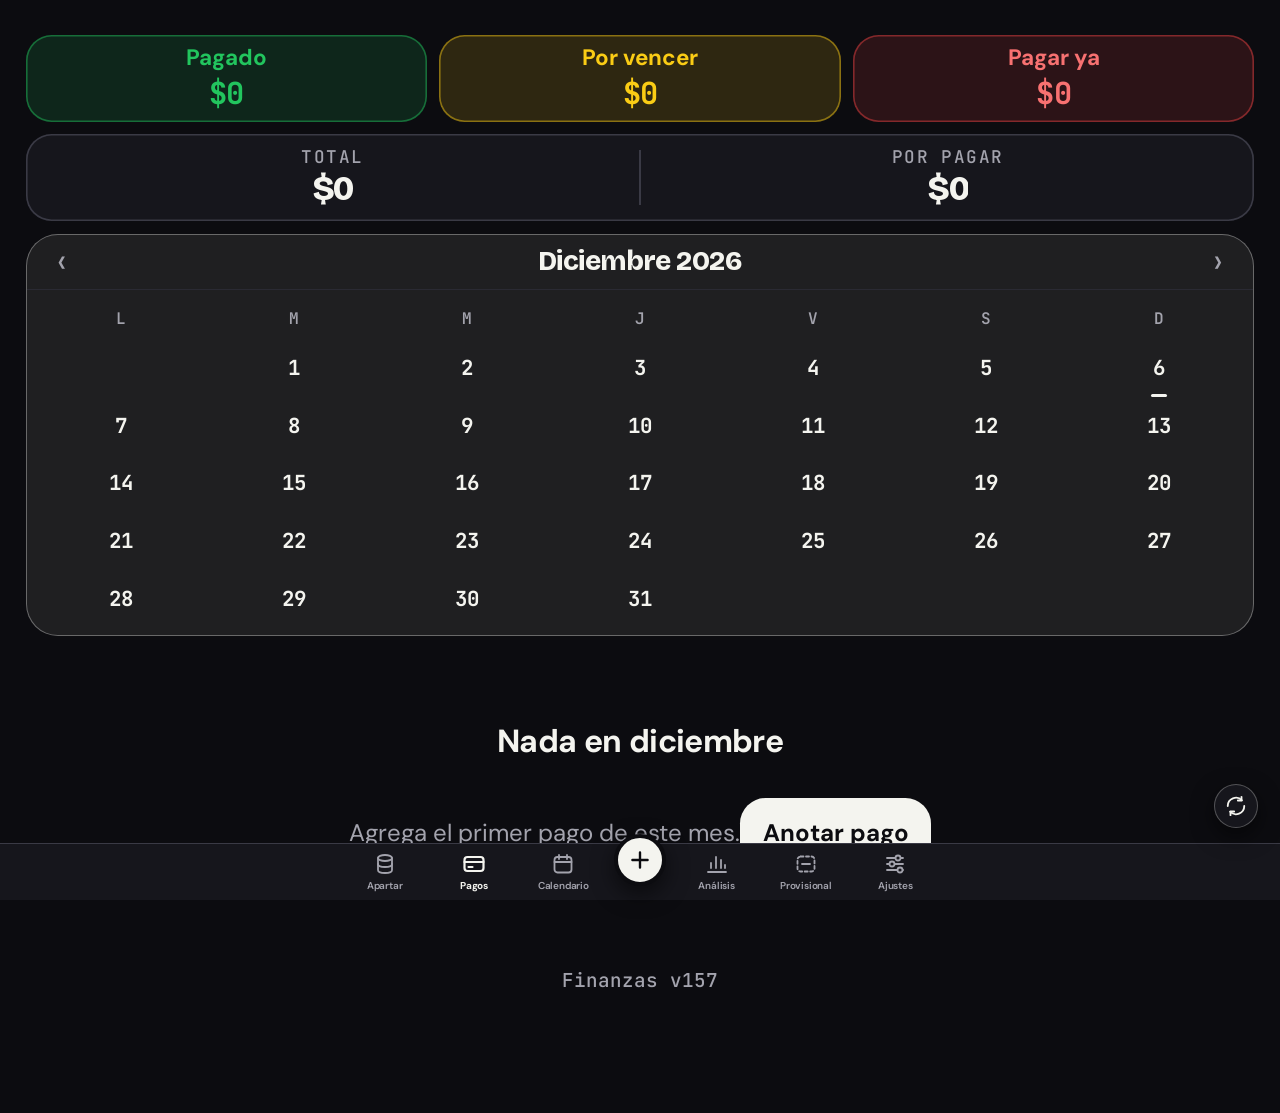
==== index.html @ 734c5ada "Nueva pestaña Calendario; Provisional sin calendario Co-Authored-By: Claude Sonnet 5.5 <noreply@anth" ====
<!DOCTYPE html>
<html lang="es">
<head>
<meta charset="UTF-8">
<meta name="viewport" content="width=device-width, initial-scale=1, viewport-fit=cover">
<meta name="color-scheme" content="dark">
<meta name="theme-color" content="#0C0C10">
<meta name="apple-mobile-web-app-capable" content="yes">
<meta name="mobile-web-app-capable" content="yes">
<title>Finanzas</title>
<link rel="manifest" href="manifest.webmanifest">
<link rel="icon" href="favicon.svg" type="image/svg+xml">
<link rel="apple-touch-icon" href="favicon.svg">
<script>document.documentElement.dataset.theme = 'dark';</script>
<link rel="preload" href="fonts/bricolage-latin.woff2" as="font" type="font/woff2" crossorigin>
<link rel="stylesheet" href="styles.css">
</head>
<body>

<div class="app">
  <header class="header">
    <div class="header-title-row">
      <button type="button" class="hp-label" id="month-label" data-action="month-picker" aria-haspopup="dialog">
        <span id="month-text"></span>
      </button>
    </div>
  </header>

  <main>
  <div class="search" id="search-bar" hidden>
    <input type="search" id="search" placeholder="Buscar concepto o categoría" autocomplete="off" aria-label="Buscar concepto o categoría">
  </div>

  <section class="hero" aria-label="Resumen">
    <div id="kpi-dash"></div>
  </section>

  <section class="controls" aria-label="Filtros">
    <div class="chips" id="chips" role="group" aria-label="Filtrar por estado"></div>
  </section>

  <div class="list-head">
    <div class="list-title"><span id="list-caption"></span><span id="list-count"></span></div>
    <div class="seg" id="seg" role="group" aria-label="Agrupar por">
      <button type="button" id="g-urg" data-action="group" data-group="urgencia" aria-pressed="true" aria-label="Agrupar por urgencia" title="Por urgencia">
        <svg class="ic" viewBox="0 0 24 24" aria-hidden="true"><circle cx="12" cy="12" r="9"/><path d="M12 7v5l3 2"/></svg>
      </button>
      <button type="button" id="g-cat" data-action="group" data-group="categoria" aria-pressed="false" aria-label="Agrupar por categoría" title="Por categoría">
        <svg class="ic" viewBox="0 0 24 24" aria-hidden="true"><rect x="3" y="3" width="7" height="7" rx="1.5"/><rect x="14" y="3" width="7" height="7" rx="1.5"/><rect x="3" y="14" width="7" height="7" rx="1.5"/><rect x="14" y="14" width="7" height="7" rx="1.5"/></svg>
      </button>
    </div>
  </div>
  <div id="list"></div>
  <section id="perfil" class="perfil" aria-label="Perfil" hidden></section>
  <p class="app-ver" id="app-ver"></p>
  </main>
</div>

<nav class="bottom-nav" aria-label="Secciones">
  <div class="bottom-nav-inner" id="view-switch">
    <button type="button" class="nav-btn" data-action="view" data-view="apartar">
      <svg class="ic" viewBox="0 0 24 24" aria-hidden="true"><ellipse cx="12" cy="6" rx="7" ry="3"/><path d="M5 6v6c0 1.7 3.1 3 7 3s7-1.3 7-3V6"/><path d="M5 12v6c0 1.7 3.1 3 7 3s7-1.3 7-3v-6"/></svg>Apartar
    </button>
    <button type="button" class="nav-btn" data-action="view" data-view="gastos" aria-current="page">
      <svg class="ic" viewBox="0 0 24 24" aria-hidden="true"><rect x="2.5" y="5" width="19" height="14" rx="3"/><path d="M2.5 10h19M6.5 15h4"/></svg>Pagos
    </button>
    <button type="button" class="nav-btn" data-action="view" data-view="calendario">
      <svg class="ic" viewBox="0 0 24 24" aria-hidden="true"><rect x="3.5" y="5" width="17" height="15.5" rx="3"/><path d="M3.5 10h17M8 3v4M16 3v4"/></svg>Calendario
    </button>
    <button type="button" class="nav-add" data-action="add" aria-label="Agregar">
      <svg class="ic" viewBox="0 0 24 24" aria-hidden="true"><path d="M12 5v14M5 12h14"/></svg>
    </button>
    <button type="button" class="nav-btn" data-action="view" data-view="analisis">
      <svg class="ic" viewBox="0 0 24 24" aria-hidden="true"><path d="M3 20h18"/><path d="M6 16v-5M11 16V5M16 16v-8M20 16v-3"/></svg>Análisis
    </button>
    <button type="button" class="nav-btn" data-action="view" data-view="provisional">
      <svg class="ic" viewBox="0 0 24 24" aria-hidden="true"><rect x="3.5" y="4.5" width="17" height="15" rx="3" stroke-dasharray="3 2.5"/><path d="M8 12h8"/></svg>Provisional
    </button>
    <button type="button" class="nav-btn" data-action="view" data-view="perfil">
      <svg class="ic" viewBox="0 0 24 24" aria-hidden="true"><path d="M4 6h8M18 6h2M4 12h2M12 12h8M4 18h10M20 18h0"/><circle cx="15" cy="6" r="2.5"/><circle cx="9" cy="12" r="2.5"/><circle cx="17" cy="18" r="2.5"/></svg>Ajustes
    </button>
    <button type="button" class="nav-sync" id="nav-sync" data-action="sync-quick" aria-label="Sincronizar con Google Sheets" title="Sincronizar">
      <svg class="ic" viewBox="0 0 24 24" aria-hidden="true"><path d="M21 12a9 9 0 0 1-15.5 6.2"/><path d="M3 12a9 9 0 0 1 15.5-6.2"/><path d="M18 2v4h-4"/><path d="M6 22v-4h4"/></svg>
    </button>
  </div>
</nav>

<div class="sheet-backdrop" id="sheet" data-action="backdrop" hidden>
  <div class="sheet" id="sheet-panel" role="dialog" aria-modal="true" aria-labelledby="sheet-title" tabindex="-1">
    <div class="sheet-grab" aria-hidden="true"></div>
    <div class="sheet-head">
      <h2 id="sheet-title"></h2>
      <button type="button" class="icon-btn" data-action="close-sheet" aria-label="Cerrar">
        <svg class="ic" viewBox="0 0 24 24" aria-hidden="true"><path d="M18 6 6 18M6 6l12 12"/></svg>
      </button>
    </div>
    <div class="sheet-body" id="sheet-body"></div>
  </div>
</div>

<div class="toast" id="toast" role="status" aria-live="polite"></div>

<script type="module" src="app.js"></script>
<script>if ("serviceWorker" in navigator) addEventListener("load", function () { navigator.serviceWorker.register("sw.js").catch(function () {}); });</script>
</body>
</html>
---- styles.css ----
/* Bricolage Grotesque (variable, latin) servida desde aquí para que funcione sin internet. */
@font-face {
  font-family: 'Bricolage Grotesque';
  font-style: normal;
  font-weight: 400 800;
  font-display: swap;
  src: url('fonts/bricolage-latin.woff2') format('woff2');
  unicode-range: U+0000-00FF, U+0131, U+0152-0153, U+02BB-02BC, U+02C6, U+02DA, U+02DC, U+0304, U+0308, U+0329, U+2000-206F, U+20AC, U+2122, U+2191, U+2193, U+2212, U+2215, U+FEFF, U+FFFD;
}

/* =========================================================
   Principios de diseño
   1. El color solo significa estado (rojo vencido, ámbar pronto, verde pagado).
      Los controles y botones son tinta neutra.
   2. La fecha de pago es el dato principal: va en un "tile" a la izquierda
      de cada fila y el tile lleva el color del estado.
   3. Una sola pieza memorable: el "ritmo del mes", que muestra cuándo caen
      los pagos y de qué tamaño son.
   ========================================================= */
:root {
  /* Identidad de la familia Checa (igual que Garaje y Clientela): solo oscuro. */
  --bg: #0C0C10;
  --surface: #16161C;
  --surface-2: #1C1C24;
  --line: #2A2A33;
  --ink: #F4F4EF;
  --muted: #A3A3AD;
  --on-ink: #0C0C10;
  --accent: #F4F4EF;
  --on-accent: #0C0C10;
  --focus: #F4F4EF;
  --field-line: #6B6B78;  /* borde de campos y controles: 3:1 o más (WCAG 1.4.11) */

  --danger: #EF4444;  --danger-text: #F87171;  --danger-bg: #2A1417;
  --warn: #FACC15;    --warn-bg: #2B2508;
  --ok: #22C55E;      --ok-bg: #0F2A1A;

  --hero-ink: var(--ink);
  --hero-muted: var(--muted);
  --hero-line: var(--line);
  --bar-late: #EF4444;
  --bar-soon: #FACC15;
  --bar-later: #3A3A45;
  --bar-paid: #22C55E;

  --shadow: none;
  --font: 'DM Sans', system-ui, -apple-system, 'Segoe UI', Roboto, sans-serif;
  --font-title: 'Bricolage Grotesque', 'Arial Black', sans-serif;
  --font-data: 'JetBrains Mono', ui-monospace, Menlo, Consolas, monospace;
}
:root[data-theme="dark"] { color-scheme: dark; }

* { box-sizing: border-box; margin: 0; padding: 0; }
[hidden] { display: none !important; }
html { -webkit-text-size-adjust: 100%; }
body {
  font-family: var(--font);
  font-size: 15px;
  line-height: 1.35;
  background: var(--bg);
  color: var(--ink);
  min-height: 100dvh;
  padding-bottom: calc(104px + env(safe-area-inset-bottom));
  -webkit-font-smoothing: antialiased;
}
button, input { font: inherit; color: inherit; }
::placeholder { color: var(--muted); opacity: 1; }
button { cursor: pointer; -webkit-tap-highlight-color: transparent; }
:focus-visible { outline: 2px solid var(--focus); outline-offset: 2px; }
.row:focus-visible, .group-head:focus-visible { outline-offset: -3px; }
.ic { width: 22px; height: 22px; fill: none; stroke: currentColor; stroke-width: 1.8; stroke-linecap: round; stroke-linejoin: round; flex: none; }

.app { max-width: 600px; margin: 0 auto; padding: 0 16px; }

/* ---------- Encabezado ---------- */
.header {
  position: sticky; top: 0; z-index: 20;
  display: flex; align-items: center; justify-content: space-between; gap: 12px;
  margin: 0 -16px; padding: calc(12px + env(safe-area-inset-top)) 16px 10px;
  background: var(--bg);
}
@supports (backdrop-filter: blur(1px)) {
  .header { background: color-mix(in srgb, var(--bg) 86%, transparent); backdrop-filter: blur(12px); }
}
.header-title { display: flex; align-items: center; gap: 10px; min-width: 0; }
.header h1 { font-size: 28px; font-weight: 700; letter-spacing: -.03em; line-height: 1.05; }
.header p { font-size: 14px; color: var(--muted); margin-top: 2px; }
.header-actions { display: flex; gap: 8px; }
.icon-btn {
  width: 44px; height: 44px; border-radius: 14px;
  background: var(--surface); border: 1px solid var(--line);
  display: grid; place-items: center; color: var(--ink);
}
.icon-btn:active { background: var(--surface-2); }
.i-sun { display: none; }
:root[data-theme="dark"] .i-sun { display: block; }
:root[data-theme="dark"] .i-moon { display: none; }

.search { padding: 2px 0 10px; }
.search input {
  width: 100%; height: 48px; padding: 0 16px; border-radius: 14px;
  background: var(--surface); border: 1px solid var(--field-line);
  font-size: 16px; -webkit-appearance: none; appearance: none;
}

/* ---------- Resumen ---------- */
.hero {
  background: var(--hero); color: var(--hero-ink);
  border-radius: 24px; padding: 16px 20px 0; margin-top: 4px;
  box-shadow: var(--shadow); overflow: hidden;
}
:root[data-theme="dark"] .hero { border: 1px solid var(--line); }
/* Encabezado del resumen: indica el mes y año de los montos y permite cambiarlo */
.hero-period { display: flex; align-items: center; justify-content: space-between; gap: 8px; padding-bottom: 12px; margin-bottom: 14px; border-bottom: 1px solid var(--hero-line); }
.hp-label { display: inline-flex; align-items: center; gap: 6px; min-height: 44px; padding: 0; background: none; border: 0; color: var(--hero-ink); font-size: 20px; font-weight: 700; letter-spacing: -.02em; white-space: nowrap; }
.hp-label .ic { width: 18px; height: 18px; color: var(--hero-muted); }
.hp-label:disabled { cursor: default; }
.hp-label:disabled .ic { display: none; }
/* El cambio de mes es con swipe horizontal sobre el resumen y la lista.
   pinch-zoom se deja activo para poder ampliar el texto (WCAG 1.4.4). */
.header-title-row { touch-action: pan-y pinch-zoom; }

.hero-label { font-size: 15px; font-weight: 600; color: var(--hero-muted); }

.hero-amount {
  font-size: 48px; font-weight: 700; letter-spacing: -.035em; line-height: 1.02;
  margin-top: 6px; font-variant-numeric: tabular-nums;
}
.hero-note { font-size: 14px; color: var(--hero-muted); margin-top: 6px; }

/* Leyenda de colores y lectura del día tocado */

.meter { height: 6px; border-radius: 99px; background: var(--hero-line); overflow: hidden; margin-top: 18px; }
.meter > span { display: block; height: 100%; width: 0; background: var(--bar-paid); border-radius: inherit; transition: width .5s ease; }

.hero-stats { display: grid; grid-template-columns: 1fr 1fr; margin: 14px -20px 0; border-top: 1px solid var(--hero-line); }
.stat {
  display: flex; flex-direction: column; gap: 1px; text-align: left;
  padding: 12px 20px 15px; background: none; border: 0; color: inherit; position: relative;
}
.stat + .stat { border-left: 1px solid var(--hero-line); }
.stat:disabled { cursor: default; }
.stat-label { font-size: 14px; color: var(--hero-muted); font-weight: 500; }
.stat-value { font-size: 21px; font-weight: 700; letter-spacing: -.02em; font-variant-numeric: tabular-nums; }
.stat-sub { font-size: 14px; color: var(--hero-muted); }
.stat .ic { position: absolute; right: 14px; top: 14px; width: 18px; height: 18px; color: var(--hero-muted); }
.stat:disabled .ic { display: none; }

/* ---------- Controles ---------- */
.controls { margin-top: 6px; }
.seg { display: flex; gap: 2px; padding: 3px; border-radius: 14px; background: var(--surface-2); flex: none; }
.seg button { width: 44px; height: 44px; border: 0; border-radius: 11px; background: transparent; color: var(--muted); display: grid; place-items: center; }
.seg button[aria-pressed="true"] { background: var(--surface); color: var(--ink); box-shadow: var(--shadow); }

.chips {
  display: flex; gap: 8px; overflow-x: auto; margin: 0 -16px; padding: 12px 16px 2px; scrollbar-width: none;
  -webkit-mask-image: linear-gradient(to right, #000 calc(100% - 32px), transparent);
  mask-image: linear-gradient(to right, #000 calc(100% - 32px), transparent);
}
.chips::-webkit-scrollbar { display: none; }
.chip {
  flex: none; height: 44px; padding: 0 8px 0 14px; border-radius: 999px;
  background: var(--surface); border: 1px solid var(--line); color: var(--muted);
  font-weight: 600; font-size: 14px; display: inline-flex; align-items: center; gap: 8px;
}
.chip .n { min-width: 24px; padding: 2px 7px; border-radius: 99px; background: var(--surface-2); color: var(--muted); font-size: 14px; font-weight: 700; text-align: center; font-variant-numeric: tabular-nums; }
.chip[aria-pressed="true"] { background: var(--ink); border-color: var(--ink); color: var(--on-ink); }
.chip[aria-pressed="true"] .n { background: rgba(255, 255, 255, .2); color: var(--on-ink); }
:root:not([data-theme="dark"]) .chip[aria-pressed="true"] .n { background: rgba(255, 255, 255, .2); }
:root[data-theme="dark"] .chip[aria-pressed="true"] .n { background: rgba(0, 0, 0, .12); }

.list-head { display: flex; justify-content: space-between; align-items: center; gap: 12px; padding: 14px 4px 8px; scroll-margin-top: 84px; }
.list-title { display: flex; flex-direction: column; min-width: 0; }
#list-caption { font-size: 18px; font-weight: 700; letter-spacing: -.02em; }
#list-count { font-size: 14px; color: var(--muted); }
#list-count:empty { display: none; }

/* ---------- Grupos ---------- */
.group { background: var(--surface); border: 1px solid var(--line); border-radius: 20px; margin-bottom: 12px; overflow: hidden; box-shadow: var(--shadow); }
.group-head { width: 100%; display: flex; align-items: center; gap: 12px; padding: 12px 14px; min-height: 66px; background: none; border: 0; text-align: left; }
.group-icon { width: 40px; height: 40px; border-radius: 13px; display: grid; place-items: center; flex: none; font-size: 20px; line-height: 1; background: color-mix(in srgb, var(--g) 18%, transparent); }
.group-icon .dot { width: 12px; height: 12px; border-radius: 50%; background: var(--g); }
.group-icon .ic { width: 22px; height: 22px; color: var(--ink); }
.group-h { font: inherit; }
.group-meta { flex: 1; min-width: 0; display: flex; flex-direction: column; }
.group-name { font-size: 16.5px; font-weight: 700; letter-spacing: -.01em; }
.group-sub { font-size: 14px; color: var(--muted); }
.group-total { display: flex; flex-direction: column; align-items: flex-end; }
.group-amount { font-size: 17px; font-weight: 700; font-variant-numeric: tabular-nums; letter-spacing: -.01em; }
.group-amount.muted { color: var(--muted); }
.group-amount-sub { font-size: 14px; color: var(--muted); }
.group .chev { width: 18px; height: 18px; color: var(--muted); transition: transform .2s; }
.group:not(.open) .chev { transform: rotate(-90deg); }
.group-body { border-top: 1px solid var(--line); }
.group:not(.open) .group-body { display: none; }

/* ---------- Filas ---------- */
.row { width: 100%; display: flex; align-items: center; gap: 12px; padding: 12px 14px; min-height: 68px; background: none; border: 0; border-top: 1px solid var(--line); text-align: left; }
.row:first-child { border-top: 0; }
.row:active { background: var(--surface-2); }
@media (hover: hover) { .row:hover, .group-head:hover { background: color-mix(in srgb, var(--surface-2) 55%, transparent); } }
.tile { width: 48px; height: 50px; border-radius: 13px; flex: none; display: flex; flex-direction: column; align-items: center; justify-content: center; line-height: 1.05; background: var(--surface-2); color: var(--ink); }
.tile b { font-size: 18px; font-weight: 700; letter-spacing: -.02em; font-variant-numeric: tabular-nums; }
.tile i { font-style: normal; font-size: 14px; font-weight: 600; }
.tile.danger { background: var(--danger-bg); color: var(--danger-text); }
.tile.warn { background: var(--warn-bg); color: var(--warn); }
.tile.ok { background: var(--ok-bg); color: var(--ok); }
.row-main { flex: 1; min-width: 0; display: flex; flex-direction: column; gap: 1px; }
.row-title { font-size: 16px; font-weight: 600; overflow: hidden; text-overflow: ellipsis; white-space: nowrap; }
.row-emoji { display: inline-flex; vertical-align: -3px; margin-right: 8px; color: var(--muted); }
.row-emoji .ic { width: 18px; height: 18px; }
.mono { display: inline-grid; place-items: center; flex: none; width: 22px; height: 22px; border-radius: 50%; border: 1.5px solid currentColor; font-size: 12px; font-weight: 700; line-height: 1; }
.row-emoji .mono, .pill .mono { width: 18px; height: 18px; font-size: 11px; }
.row-status { font-size: 14px; font-weight: 500; color: var(--muted); display: flex; align-items: center; gap: 4px; }
.row-status .ic { width: 15px; height: 15px; stroke-width: 2.4; }
.t-danger { color: var(--danger-text); font-weight: 600; }
.t-warn { color: var(--warn); font-weight: 600; }
.t-ok { color: var(--ok); font-weight: 600; }
.mini { display: block; height: 4px; border-radius: 4px; background: var(--surface-2); overflow: hidden; margin-top: 6px; max-width: 140px; }
.mini > span { display: block; height: 100%; background: var(--ink); border-radius: inherit; }
.row-amount { display: flex; flex-direction: column; align-items: flex-end; flex: none; }
.amt { font-size: 16.5px; font-weight: 700; letter-spacing: -.01em; font-variant-numeric: tabular-nums; }
.amt.muted { color: var(--muted); font-weight: 600; }
.amt-sub { font-size: 14px; color: var(--muted); font-variant-numeric: tabular-nums; }

.empty { text-align: center; padding: 44px 24px; color: var(--muted); }
.empty strong { display: block; font-size: 20px; font-weight: 700; color: var(--ink); letter-spacing: -.02em; margin-bottom: 6px; }
.empty .btn { margin: 16px auto 0; width: auto; }

/* ---------- Navegación inferior ---------- */
.bottom-nav {
  position: fixed; left: 0; right: 0; bottom: 0; z-index: 30;
  padding-bottom: env(safe-area-inset-bottom);
  background: var(--surface); border-top: 1px solid var(--line);
}
@supports (backdrop-filter: blur(1px)) {
  .bottom-nav { background: color-mix(in srgb, var(--surface) 90%, transparent); backdrop-filter: blur(14px); }
}
.bottom-nav-inner { max-width: 600px; margin: 0 auto; height: 64px; display: grid; grid-template-columns: 1fr 1fr 88px 1fr 1fr; align-items: center; }
.nav-btn { height: 100%; background: none; border: 0; color: var(--muted); display: flex; flex-direction: column; align-items: center; justify-content: center; gap: 3px; font-size: 14px; font-weight: 600; }
.nav-btn[aria-current="page"] { color: var(--ink); font-weight: 700; }
.nav-btn[aria-current="page"] .ic { stroke-width: 2.2; }
.nav-add {
  justify-self: center; width: 58px; height: 58px; margin-top: -28px; border-radius: 50%;
  background: var(--ink); color: var(--on-ink); border: 5px solid var(--bg);
  display: grid; place-items: center; box-shadow: 0 6px 16px rgba(16, 26, 22, .28);
}
.nav-add .ic { width: 26px; height: 26px; stroke-width: 2.2; }

/* ---------- Hojas (bottom sheets) ---------- */
.sheet-backdrop { position: fixed; inset: 0; z-index: 50; background: rgba(8, 14, 11, .5); display: flex; align-items: flex-end; justify-content: center; }
.sheet {
  width: 100%; max-width: 560px; max-height: 92dvh; display: flex; flex-direction: column;
  background: var(--surface); border-radius: 26px 26px 0 0;
  padding: 8px 20px calc(20px + env(safe-area-inset-bottom));
  animation: up .22s ease-out; outline: none;
}
@keyframes up { from { transform: translateY(24px); opacity: 0; } to { transform: none; opacity: 1; } }
@media (min-width: 640px) { .sheet-backdrop { align-items: center; } .sheet { border-radius: 26px; } }
.sheet-grab { width: 40px; height: 4px; border-radius: 4px; background: var(--line); margin: 4px auto 6px; }
.sheet-head { display: flex; align-items: center; justify-content: space-between; gap: 12px; padding: 4px 0 10px; }
.sheet-head h2 { font-size: 24px; font-weight: 700; letter-spacing: -.03em; line-height: 1.1; overflow-wrap: anywhere; }
.sheet-body { overflow-y: auto; overscroll-behavior: contain; padding-bottom: 2px; }

label, .label { display: block; font-size: 14px; font-weight: 600; color: var(--muted); margin: 16px 0 6px; }
input[type=text], input[type=number], input[type=date], input[type=url] {
  width: 100%; height: 50px; padding: 0 14px; border-radius: 14px;
  border: 1px solid var(--field-line); background: var(--bg); font-size: 16px;
}
input[type=date] { min-width: 0; }
input[aria-invalid="true"] { border-color: var(--danger); }
.two-col { display: grid; grid-template-columns: 1fr 1fr; gap: 12px; }
.amount-row { display: flex; gap: 10px; }
.amount-row .btn { width: auto; flex: none; }
.form-error { min-height: 20px; margin-top: 8px; font-size: 14px; font-weight: 600; color: var(--danger-text); }
.discard { margin: 0 0 12px; padding: 14px; border-radius: 16px; background: var(--surface-2); border: 1px solid var(--field-line); }
.discard p { font-size: 16px; font-weight: 700; }
.discard .btn-row { margin-top: 10px; }
.discard .btn { padding: 0 10px; font-size: 15px; }
.note { margin: 10px 0 4px; font-size: 14.5px; color: var(--muted); }

.btn { width: 100%; height: 52px; padding: 0 18px; border-radius: 16px; border: 0; font-size: 16px; font-weight: 700; display: inline-flex; align-items: center; justify-content: center; gap: 8px; }
.btn-primary { background: var(--ink); color: var(--on-ink); }
.btn-soft { background: var(--surface-2); color: var(--ink); }
.btn-danger { background: var(--danger-bg); color: var(--danger-text); }
.btn-row { display: flex; gap: 10px; margin-top: 12px; }
.btn-row .btn { flex: 1; }

.cat-grid { display: flex; flex-wrap: wrap; gap: 8px; }
.cat-opt { position: relative; display: inline-flex; margin: 0; color: var(--ink); font-size: 14.5px; font-weight: 600; cursor: pointer; }
.cat-opt input { position: absolute; inset: 0; width: 100%; height: 100%; margin: 0; opacity: 0; cursor: pointer; }
.cat-in { display: inline-flex; align-items: center; gap: 6px; height: 44px; padding: 0 14px; border-radius: 999px; background: var(--bg); border: 1.5px solid var(--field-line); }
.cat-in .ic { width: 18px; height: 18px; }
.cat-in .mono { width: 20px; height: 20px; font-size: 11px; }
.cat-opt input:checked + .cat-in { border-color: var(--ink); background: var(--surface-2); font-weight: 700; }
.cat-opt input:focus-visible + .cat-in { outline: 2px solid var(--focus); outline-offset: 2px; }
.switch-row { display: flex; align-items: center; justify-content: space-between; gap: 12px; margin: 18px 0 0; padding: 12px 14px; border-radius: 14px; background: var(--bg); color: var(--ink); font-size: 15.5px; font-weight: 600; cursor: pointer; }
.switch { -webkit-appearance: none; appearance: none; width: 50px; height: 30px; border-radius: 99px; background: var(--surface-2); border: 1px solid var(--field-line); position: relative; flex: none; transition: background .15s; cursor: pointer; }
.switch::after { content: ''; position: absolute; top: 3px; left: 3px; width: 22px; height: 22px; border-radius: 50%; background: var(--muted); transition: transform .15s, background .15s; }
.switch:checked { background: var(--ink); border-color: var(--ink); }
.switch:checked::after { transform: translateX(20px); background: var(--on-ink); }

.pill { display: inline-flex; align-items: center; gap: 6px; padding: 4px 12px; border-radius: 99px; font-size: 14px; font-weight: 600; background: var(--surface-2); }
.pill .ic { width: 16px; height: 16px; }
.detail-top { display: flex; align-items: center; gap: 10px; flex-wrap: wrap; }
.detail-top span:last-child { color: var(--muted); font-size: 14.5px; }
.detail-status { font-size: 16px; margin-top: 8px; }
.figs { display: grid; grid-template-columns: repeat(3, 1fr); gap: 8px; margin: 16px 0 12px; }
.fig { background: var(--bg); border-radius: 14px; padding: 10px 12px; min-width: 0; }
.fig span { display: block; font-size: 14px; color: var(--muted); font-weight: 500; }
.fig b { display: block; font-size: 17px; font-weight: 700; letter-spacing: -.01em; font-variant-numeric: tabular-nums; overflow: hidden; text-overflow: ellipsis; }
.sheet .meter { background: var(--surface-2); margin: 0 0 4px; }
.sheet .meter > span { background: var(--ink); }

.month-opt { width: 100%; min-height: 52px; padding: 0 14px; border: 0; border-radius: 14px; background: none; display: flex; align-items: center; justify-content: space-between; gap: 10px; font-size: 16px; font-weight: 600; text-align: left; }
.month-opt small { font-size: 14px; color: var(--muted); font-weight: 500; }
.month-opt:active { background: var(--surface-2); }
.month-opt[aria-current="true"] { background: var(--ink); color: var(--on-ink); }
.month-opt[aria-current="true"] small { color: inherit; opacity: .75; }
.month-opt.today { border: 1.5px solid var(--line); margin-bottom: 8px; }

.toast {
  position: fixed; left: 50%; bottom: calc(88px + env(safe-area-inset-bottom)); z-index: 60;
  transform: translate(-50%, 12px); opacity: 0; pointer-events: none; transition: opacity .2s, transform .2s;
  background: var(--ink); color: var(--on-ink); padding: 12px 18px; border-radius: 14px;
  font-size: 14.5px; font-weight: 600; max-width: calc(100% - 32px); text-align: center;
}
.toast.show { opacity: 1; transform: translate(-50%, 0); }
.toast.has-action { display: flex; align-items: center; gap: 12px; }
.toast.has-action.show { pointer-events: auto; }
.toast-btn { flex: none; min-height: 44px; margin: -12px -10px -12px 0; padding: 0 10px; background: none; border: 0; font-weight: 700; text-decoration: underline; }

@media (prefers-reduced-motion: reduce) { * { animation: none !important; transition: none !important; } }

/* ---------- Agregar movimiento ---------- */
.mode { display: flex; gap: 2px; padding: 3px; border-radius: 14px; background: var(--surface-2); }
.mode button { flex: 1; height: 44px; border: 0; border-radius: 11px; background: transparent; color: var(--muted); font-size: 15px; font-weight: 600; }
.mode button[aria-pressed="true"] { background: var(--surface); color: var(--ink); font-weight: 700; box-shadow: var(--shadow); }
.hint { margin: 6px 0 10px; font-size: 14px; color: var(--muted); }
#abono-form .btn-primary { margin-top: 10px; }
.hist { margin-top: 20px; }
.hist-head { display: flex; justify-content: space-between; align-items: baseline; margin-bottom: 6px; }
.hist-head h3 { margin: 0; font-size: 15px; font-weight: 700; }
.hist-head span { font-size: 14px; color: var(--muted); }
.hist-row { display: flex; justify-content: space-between; align-items: center; min-height: 44px; border-top: 1px solid var(--line); font-variant-numeric: tabular-nums; }
@keyframes flash { from { background: color-mix(in srgb, var(--focus) 20%, transparent); } to { background: transparent; } }
.row.flash { animation: flash 1.6s ease-out; }

/* ---------- Más opciones, importar y exportar ---------- */
.menu { display: grid; gap: 4px; margin-top: 4px; }
.menu-row { width: 100%; display: flex; align-items: center; gap: 14px; min-height: 60px; padding: 8px 14px; border: 0; border-radius: 14px; background: none; text-align: center; color: var(--ink); }
.menu-row:active { background: var(--surface-2); }
@media (hover: hover) { .menu-row:hover { background: var(--surface-2); } }
.menu-row b { display: block; font-size: 16px; font-weight: 600; }
.menu-row small { display: block; font-size: 14px; font-weight: 500; color: var(--muted); }
.menu-row .ic { color: var(--muted); }
.imp-pick { display: grid; gap: 10px; margin: 14px 0 4px; }
.file-btn { position: relative; overflow: hidden; }
.file-btn input { position: absolute; inset: 0; width: 100%; height: 100%; opacity: 0; cursor: pointer; font-size: 0; }
.file-btn:focus-within { outline: 2px solid var(--focus); outline-offset: 2px; }
.imp-file { margin: 4px 0 0; font-size: 14px; color: var(--muted); overflow-wrap: anywhere; }
.opt { display: flex; align-items: flex-start; gap: 12px; margin: 8px 0 0; padding: 12px 14px; border: 1.5px solid var(--field-line); border-radius: 14px; color: var(--ink); font-size: 16px; font-weight: 600; cursor: pointer; }
.opt:has(input:checked) { border-color: var(--ink); background: var(--surface-2); }
.opt input { flex: none; width: 20px; height: 20px; margin-top: 2px; accent-color: var(--ink); }
.opt small { display: block; font-size: 14px; font-weight: 500; color: var(--muted); }
.imp-skip { margin: 10px 0 0; font-size: 14px; color: var(--muted); }
.imp-skip summary { display: flex; align-items: center; min-height: 44px; cursor: pointer; }
.imp-skip ul { margin: 0 0 8px 18px; }

/* =========================================================
   Rediseño A: claro y aireado
   - El resumen vive sobre el fondo (sin tarjeta oscura): cifra enorme.
   - Estados como pestañas con subrayado; categorías como secciones planas.
   - Un solo acento verde; botón + flotante.
   ========================================================= */
.hero { background: none; color: var(--ink); border-radius: 0; padding: 0; margin-top: 0; box-shadow: none; overflow: visible; }
:root[data-theme="dark"] .hero { border: 0; }
.hero-period { border-bottom: 0; padding-bottom: 0; margin-bottom: 4px; }
.hp-label { min-height: 36px; font-size: 15px; font-weight: 600; letter-spacing: 0; color: var(--muted); }
.hero-label { font-size: 14px; text-transform: uppercase; letter-spacing: .08em; }
.hero-amount { font-size: 72px; font-weight: 800; letter-spacing: -.05em; line-height: .98; margin-top: 4px; }
.hero-note { font-size: 15px; margin-top: 8px; }

.hero-stats { margin: 16px 0 0; border-top: 1px solid var(--line); border-bottom: 1px solid var(--line); }
.stat { padding: 14px 0; }
.stat + .stat { padding-left: 18px; }
.stat-value { font-size: 24px; }
.stat .ic { right: 0; }

.controls { margin-top: 8px; }
.chips { gap: 16px; margin: 0 -16px; padding: 0 16px; border-bottom: 1px solid var(--line); -webkit-mask-image: none; mask-image: none; }
.chip { height: 46px; padding: 0; border: 0; border-radius: 0; background: none; color: var(--muted); font-size: 15px; position: relative; gap: 6px; }
.chip .n { min-width: 0; padding: 1px 7px; font-size: 13px; }
.chip[aria-pressed="true"] { background: none; color: var(--ink); border: 0; }
.chip[aria-pressed="true"]::after { content: ''; position: absolute; left: 0; right: 0; bottom: -1px; height: 3px; border-radius: 3px; background: var(--accent); }
.chip[aria-pressed="true"] .n, :root:not([data-theme="dark"]) .chip[aria-pressed="true"] .n, :root[data-theme="dark"] .chip[aria-pressed="true"] .n { background: var(--surface-2); color: var(--ink); }

.group { background: none; border: 0; border-radius: 0; box-shadow: none; overflow: visible; margin-bottom: 0; border-top: 1px solid var(--line); }
.group:first-child { border-top: 0; }
.group-head { padding: 14px 0; min-height: 76px; }
.group-icon { width: 46px; height: 46px; border-radius: 16px; }
.group-name { font-size: 17px; }
.group-body { border-top: 0; }
.row { padding: 11px 0 11px 58px; min-height: 64px; border-top: 1px solid var(--surface-2); }
.row:first-child { border-top: 1px solid var(--surface-2); }
.tile, .tile.danger, .tile.warn, .tile.ok { width: 46px; height: auto; border-radius: 0; background: none; align-items: flex-start; color: var(--muted); }
.tile b { font-size: 15px; }
.tile i { font-size: 14px; font-weight: 700; }
.list-head { padding-top: 18px; }
#list-caption { font-size: 20px; }

.btn-primary { background: var(--accent); color: var(--on-accent); }
.nav-add { background: var(--accent); color: var(--on-accent); box-shadow: 0 10px 24px -8px color-mix(in srgb, var(--accent) 60%, transparent); }

/* Barra inferior: Pagos | + | Metas */
.toast { bottom: calc(100px + env(safe-area-inset-bottom)); }
body { padding-bottom: calc(110px + env(safe-area-inset-bottom)); }
.nav-btn { font-size: 13px; position: relative; }
.nav-btn .ic { width: 24px; height: 24px; stroke-width: 1.8; }
.nav-btn[aria-current="page"]::before { content: ""; position: absolute; top: 0; left: 28%; right: 28%; height: 3px; border-radius: 0 0 3px 3px; background: var(--accent); }
.nav-add { margin-top: -30px; }

/* Resumen: cifra grande con su nota y tres cifras en una fila */
.hero-main { display: flex; align-items: baseline; gap: 10px; flex-wrap: wrap; }
.hero-main .hero-note { margin-top: 0; }
.hero-stats { grid-template-columns: repeat(3, 1fr); margin-top: 14px; }
.stat { padding: 14px 0; }
.stat + .stat { padding-left: 14px; }
.stat-value { font-size: 22px; }
.stat-value.t-danger { color: var(--danger-text); }
.stat-value.t-ok { color: var(--ok); }
.stat-sub { display: none; }
.stat-sub:not(:empty) { display: block; }

/* Encabezado: tres botones redondos, el mes como título y píldora de hoy */
.header { position: static; flex-direction: column; align-items: stretch; gap: 0; padding-bottom: 4px; background: var(--bg); backdrop-filter: none; }
.header-bar { display: flex; align-items: center; justify-content: space-between; }
.icon-btn { border-radius: 50%; border: 0; background: var(--surface-2); box-shadow: none; }
.header-cap { margin-top: 14px; font-size: 14px; font-weight: 600; color: var(--muted); }
.header-title-row { display: flex; align-items: center; justify-content: space-between; gap: 10px; margin-top: 2px; min-height: 44px; }
.header-title-row h1 { font-size: 30px; font-weight: 800; letter-spacing: -.03em; line-height: 1.1; }
.hp-label { min-height: 44px; font-size: 30px; font-weight: 800; letter-spacing: -.03em; color: var(--ink); }
.hp-label .ic { width: 22px; height: 22px; color: var(--muted); }
.today-pill { flex: none; font-size: 14px; font-weight: 700; background: var(--surface-2); border-radius: 99px; padding: 6px 12px; }

/* Dashboard de KPI */
.kpi-legend { display: grid; grid-template-columns: repeat(3, minmax(0, 1fr)); gap: 8px; margin-top: 12px; }
.kpi-lg { cursor: pointer; min-width: 0; min-height: 104px; padding: 12px; border: 0; border-radius: 22px; background: var(--surface-2); color: var(--ink); text-align: left; display: flex; flex-direction: column; justify-content: space-between; }
.kpi-lg[aria-pressed="true"] { box-shadow: inset 0 0 0 2px var(--ink); }
.kpi-pair { display: grid; grid-template-columns: repeat(2, minmax(0, 1fr)); gap: 8px; margin-top: 12px; }
.kpi-pv { display: block; font-size: 26px; font-weight: 800; letter-spacing: -.04em; line-height: 1.05; font-variant-numeric: tabular-nums; font-family: var(--font-title); }
.kpi-pv.sm { font-size: 22px; }
.kpi-lg-t { font-size: 14px; font-weight: 700; }
.kpi-lg-m { display: block; font-size: 20px; font-weight: 800; letter-spacing: -.02em; font-variant-numeric: tabular-nums; }
.lg-a .kpi-lg-t, .lg-a .kpi-lg-m { color: var(--ok); }
.lg-c .kpi-lg-t, .lg-c .kpi-lg-m { color: var(--warn); }
.lg-b { background: var(--danger-bg); }
.lg-b .kpi-lg-t, .lg-b .kpi-lg-m, .lg-b .kpi-s { color: var(--danger-text); }
.kpi-s { display: block; font-size: 14px; color: var(--muted); }
.kpi-l { font-size: 14px; color: var(--muted); }
.kpi-v { font-size: 26px; font-weight: 800; letter-spacing: -.03em; line-height: 1.05; font-variant-numeric: tabular-nums; }
.kpi-sec { font-size: 14px; font-weight: 700; color: var(--muted); letter-spacing: .08em; }
.kpi-main { flex: 1; min-width: 0; display: flex; flex-direction: column; }
.kpi-aside { display: flex; flex-direction: column; align-items: flex-end; text-align: right; }
.kpi-card { display: flex; align-items: center; gap: 14px; margin-top: 12px; padding: 16px; border-radius: 24px; background: var(--surface-2); width: 100%; border: 0; color: var(--ink); text-align: left; }
.kpi-total[aria-pressed="true"] { box-shadow: inset 0 0 0 2px var(--ink); }
.kpi-meta { flex-direction: column; align-items: flex-start; gap: 2px; }
.kpi-meta-v { font-size: 56px; font-weight: 800; letter-spacing: -.05em; line-height: 1.05; font-variant-numeric: tabular-nums; }
.kpi-alert { display: flex; align-items: center; gap: 14px; margin-top: 14px; padding: 16px; border-radius: 24px; background: var(--warn-bg); }
.kpi-alert-ico { width: 46px; height: 46px; border-radius: 16px; display: grid; place-items: center; flex: none; color: var(--warn); background: color-mix(in srgb, var(--warn) 16%, transparent); }
.kpi-alert .kpi-sec { color: var(--warn); }
.kpi-alert-v { font-size: 18px; font-weight: 800; letter-spacing: -.02em; margin-top: 2px; }
.kpi-note { margin: 8px 0 0 4px; font-size: 14px; color: var(--muted); }

/* Encabezado: solo la fecha de hoy completa, centrada, y el selector de mes */
.header { padding-top: calc(16px + env(safe-area-inset-top)); }
.today-banner { text-align: center; font-size: 17px; font-weight: 700; padding: 12px 16px; border-radius: 18px; color: var(--ok); background: var(--ok-bg); }
.header-title-row { justify-content: center; margin-top: 6px; }
.hp-label { font-size: 22px; }
.hp-label .ic { width: 18px; height: 18px; }
.header-title-row h1 { font-size: 24px; text-align: center; }

/* Título centrado: día de hoy + mes y año (solo día en el mes actual) */
.header-title-row { margin-top: 0; }
.hp-label { min-height: 56px; width: 100%; justify-content: center; font-size: 30px; }
.header-title-row h1 { font-size: 30px; }

.hp-label:disabled { cursor: default; }
:root { --meta: #F4F4EF; --meta-bg: #16161C; }
.kpi-alert-meta { background: var(--meta-bg); }
.kpi-alert-meta .kpi-alert-ico { color: var(--meta); background: color-mix(in srgb, var(--meta) 16%, transparent); }
.kpi-alert-meta .kpi-sec { color: var(--meta); }
body { padding-bottom: calc(110px + env(safe-area-inset-bottom)); }

/* Ajustes y sincronización */
.ajustes-link { display: flex; align-items: center; justify-content: center; gap: 8px; width: 100%; min-height: 52px; margin-top: 8px; background: none; border: 0; color: var(--muted); font-size: 15px; font-weight: 700; }

/* =========================================================
   Pagos como tabla (propuesta 2): IBM Plex para la tabla, Bricolage en el resto.
   Estatus con ícono + texto (el color no es la única señal); vencidos teñidos.
   ========================================================= */
@font-face { font-family: 'DM Sans'; font-style: normal; font-weight: 100 1000; font-display: swap; src: url('fonts/dmsans.woff2') format('woff2'); }
@font-face { font-family: 'JetBrains Mono'; font-style: normal; font-weight: 100 800; font-display: swap; src: url('fonts/jetbrains.woff2') format('woff2'); }

.pt { --sans: var(--font); --mono: var(--font-data); font-family: var(--sans); background: var(--surface); border: 1px solid var(--line); border-radius: 22px; overflow: clip; }
.pt-cols { display: grid; grid-template-columns: 40px 30px minmax(0, 1fr) minmax(54px, max-content); column-gap: 4px; padding-inline: 8px; width: 100%; }
.pt-th { position: sticky; top: env(safe-area-inset-top, 0px); z-index: 10; background: var(--surface-2); border-bottom: 1px solid var(--line); }
.pt-h { display: flex; }
.pt-h.r { justify-content: flex-end; }
.pt-sort { min-height: 44px; display: inline-flex; align-items: center; gap: 1px; padding: 0; border: 0; background: none; font-family: var(--sans); font-size: 11.5px; font-weight: 600; letter-spacing: -.01em; white-space: nowrap; color: var(--muted); }
.pt-sort .ic { width: 11px; height: 11px; stroke-width: 2.6; transition: transform .15s; }
.pt-sort.on { color: var(--ink); }
.pt-sort.desc .ic { transform: rotate(180deg); }

.pt-row { align-items: center; padding-block: 10px; border: 0; border-top: 1px solid var(--line); background: none; text-align: center; color: inherit; font-family: var(--sans); cursor: pointer; }
.pt-th + .pt-row { border-top: 0; }
.pt-row.v { background: var(--danger-bg); }
.pt-row:active { background: var(--surface-2); }
.pt-row:focus-visible { outline-offset: -3px; }
.pt-row.flash { animation: flash 1.6s ease-out; }
.pt-fecha { display: flex; flex-direction: column; align-items: center; gap: 2px; font-family: var(--mono); line-height: 1; }
.pt-fecha b { font-size: 24px; font-weight: 600; letter-spacing: -.04em; }
.pt-fecha small { font-size: 12px; font-weight: 600; color: var(--muted); text-transform: uppercase; letter-spacing: .04em; }
.pt-row.v .pt-fecha small { color: var(--danger); }
.pt-est { display: flex; }
.pt-est .ic { width: 22px; height: 22px; stroke-width: 2.2; }
.pt-est .ring { width: 24px; height: 24px; transform: rotate(-90deg); }
.pt-est .ring circle { fill: none; stroke: currentColor; stroke-width: 3.2; }
.pt-est .ring .tr { opacity: .25; }
.pt-est .ring .pr { stroke-linecap: round; stroke-dasharray: var(--p) 100; }
.pt-est.muted { color: var(--muted); } .pt-nota.muted { color: var(--muted); }
.pt-est.danger { color: var(--danger); } .pt-est.warn { color: var(--warn); } .pt-est.ok { color: var(--ok); }
.pt-cc { min-width: 0; }
.pt-conc { display: block; font-size: 14.5px; letter-spacing: -.01em; font-weight: 600; line-height: 1.2; overflow-wrap: break-word; hyphens: auto; }
.pt-tag { font-style: normal; font-size: 11px; font-weight: 600; margin-left: 6px; padding: 1px 7px; border-radius: 99px; background: var(--surface-2); color: var(--muted); vertical-align: 2px; letter-spacing: 0; }
.pt-nota { display: block; font-size: 13px; font-weight: 600; margin-top: 3px; line-height: 1.2; }
.pt-nota.danger { color: var(--danger-text); } .pt-nota.warn { color: var(--warn); } .pt-nota.ok { color: var(--ok); }
.pt-amt { text-align: right; }
.pt-amt b { display: block; font-family: var(--mono); font-size: 14.5px; font-weight: 600; letter-spacing: -.04em; }
.pt-amt.done b { color: var(--muted); }
.pt-amt small { display: block; font-family: var(--mono); font-size: 10.5px; color: var(--muted); letter-spacing: -.03em; }
.pt-foot { display: flex; justify-content: space-between; align-items: baseline; gap: 12px; padding: 14px 16px; border-top: 1px solid var(--line); background: var(--surface-2); }
.pt-foot span { font-size: 14px; color: var(--muted); }
.pt-foot b { font-family: var(--mono); font-size: 17px; font-weight: 600; letter-spacing: -.02em; }
@media (prefers-reduced-motion: reduce) { .pt-sort .ic { transition: none; } }

/* Perfil: opciones de ajustes dentro de la barra de navegación */
.perfil { padding-top: 8px; }
.perfil-h { font-size: 14px; font-weight: 700; letter-spacing: .08em; text-transform: uppercase; color: var(--muted); padding: 18px 4px 6px; }
.perfil .menu { background: var(--surface); border: 1px solid var(--line); border-radius: 22px; padding: 6px; margin-top: 0; }

/* =========================================================
   Identidad familia Checa: títulos Bricolage 800, texto DM Sans, cifras JetBrains Mono.
   El color solo significa estado (verde pagado, amarillo por vencer, rojo atrasado).
   ========================================================= */
.hp-label, .header-title-row h1, #list-caption, .hero-amount, .kpi-meta-v, .kpi-v, .kpi-alert-v, .sheet-head h2, .pt-fecha b, .group-name { font-family: var(--font-title); font-weight: 800; }
.kpi-sec, .kpi-lg-m, .pt-th, .chip .n { font-family: var(--font-data); }
.kpi-sec { font-size: 12px; font-weight: 500; letter-spacing: .08em; text-transform: uppercase; }
.kpi-lg-m { font-weight: 700; font-size: 18px; letter-spacing: -.02em; }
.kpi-card, .kpi-lg { background: var(--surface); }
.kpi-card { border-radius: 28px; }
.kpi-lg { border-radius: 20px; }
.lg-b { background: rgba(239, 68, 68, .14); box-shadow: inset 0 0 0 1px rgba(239, 68, 68, .45); }
.lg-a { background: rgba(34, 197, 94, .14); box-shadow: inset 0 0 0 1px rgba(34, 197, 94, .45); }
.lg-c { background: rgba(250, 204, 21, .14); box-shadow: inset 0 0 0 1px rgba(250, 204, 21, .45); }
.kpi-total, .kpi-pair > .kpi-lg { background: rgba(244, 244, 239, .08); box-shadow: inset 0 0 0 1px rgba(244, 244, 239, .35); }
.lg-a .kpi-s { color: var(--ok); }
.lg-c .kpi-s { color: var(--warn); }
.kpi-lg[aria-pressed="true"], .kpi-total[aria-pressed="true"] { box-shadow: inset 0 0 0 2px var(--ink); }
.pt-row.v { background: rgba(239, 68, 68, .14); }
.pt-row { border-top-color: var(--bg); }
.pt { background: rgba(244, 244, 239, .08); border: 1px solid rgba(244, 244, 239, .35); border-radius: 20px; }
.pt-th { background: #202026; border-bottom: 1px solid rgba(244, 244, 239, .35); }
.pt-sort { font-family: var(--font-data); font-size: 11px; font-weight: 500; letter-spacing: .08em; text-transform: uppercase; color: rgba(244, 244, 239, .6); }
.pt-sort.on { color: var(--ink); font-weight: 700; }
.pt-row { border-top-color: rgba(244, 244, 239, .12); }
.pt-foot { background: none; border-top: 1px solid rgba(244, 244, 239, .35); }

/* Atención inmediata: tarjeta amarilla llena */
.kpi-alert { background: var(--warn); color: #2B2200; border-radius: 28px; }
.kpi-alert .kpi-alert-ico { color: #2B2200; background: rgba(43, 34, 0, .14); }
.kpi-alert .kpi-sec { color: #2B2200; font-weight: 700; }
.kpi-alert-meta { background: var(--surface); color: var(--ink); box-shadow: inset 0 0 0 1px #3A3A45; }
.kpi-alert-meta .kpi-alert-ico { color: var(--ink); background: #222826; }
.kpi-alert-meta .kpi-sec { color: var(--muted); }
.lg-m .kpi-lg-t, .lg-m .kpi-lg-m { color: var(--warn); }

/* Barra inferior */
.bottom-nav, .bottom-nav-inner { background: var(--surface); }
.bottom-nav { border-top: 1px solid #3A3A45; backdrop-filter: none; }
.nav-btn[aria-current="page"]::before { display: none; }
.nav-add { border-color: var(--bg); box-shadow: none; }
.btn-soft { background: var(--surface-2); }

/* «Vence en…» va dentro de la tarjeta amarilla; el relleno se ajusta para que mida lo mismo (78 px de alto). */
.kpi-alert { padding-block: 9px; min-height: 78px; }
.kpi-alert-note { display: block; font-size: 13px; font-weight: 500; line-height: 1.25; margin-top: 1px; }

/* Hoja de edición compacta: campos hueso con la etiqueta a la izquierda, categorías en una fila */
.fform { display: flex; flex-direction: column; gap: 8px; }
.fld { display: flex; align-items: center; gap: 10px; min-height: 38px; margin: 0; padding: 0 12px; border-radius: 16px; background: rgba(244, 244, 239, .08); box-shadow: inset 0 0 0 1px rgba(244, 244, 239, .35); cursor: text; }
.fld > span { flex: none; font-family: var(--font-data); font-size: 11px; font-weight: 500; letter-spacing: .08em; text-transform: uppercase; color: var(--muted); }
.fld input[type] { flex: 1; min-width: 0; height: 36px; padding: 0; border: 0; border-radius: 0; background: none; font-size: 15px; color: var(--ink); }
.fld:focus-within { box-shadow: inset 0 0 0 2px var(--ink); }
.fld:has(input[aria-invalid="true"]) { box-shadow: inset 0 0 0 1px var(--danger); }
.fform .two-col { gap: 8px; grid-template-columns: minmax(0, .8fr) minmax(0, 1.2fr); }
.fld input:focus { outline: none; }
.fform .fld > span { letter-spacing: .04em; }
.fform .cat-grid { flex-wrap: nowrap; overflow-x: auto; padding: 2px; margin: -2px; scrollbar-width: none; }
.fform .cat-grid::-webkit-scrollbar { display: none; }
.fform .cat-opt { flex: none; }
.fform .cat-in { height: 34px; padding: 0 12px; font-size: 13.5px; }
.rep-card, .fform > .switch-row { margin: 0; padding: 4px 12px; border-radius: 16px; background: rgba(244, 244, 239, .08); box-shadow: inset 0 0 0 1px rgba(244, 244, 239, .35); }
.fform > .switch-row { padding-block: 8px; }
.rep-card .switch-row { margin: 0; padding: 6px 0; background: none; font-size: 15px; }
.fform .switch { width: 44px; height: 26px; }
.fform .switch::after { width: 18px; height: 18px; }
.fform .switch:checked::after { transform: translateX(18px); }
.fin-row { display: flex; align-items: center; justify-content: space-between; gap: 12px; margin: 0; padding: 8px 0 0; border-top: 1px solid rgba(244, 244, 239, .18); font-size: 15px; font-weight: 600; color: var(--ink); }
.fin-row input[type] { width: auto; height: 30px; padding: 0 10px; border-radius: 12px; font-family: var(--font-data); font-size: 14px; }
.rep-card .note { margin: 4px 0 2px; font-size: 13px; }
.fform .form-error { min-height: 0; margin: 0; }
.fbtns { display: grid; grid-template-columns: 1fr 1.4fr; gap: 8px; margin-top: 4px; }
.fbtns.edit { grid-template-columns: 1fr 1fr 1.4fr; }
.fbtns .btn { height: 44px; border-radius: 16px; font-size: 15px; padding: 0 10px; }

/* ---------- Densidad compacta en toda la app (alturas de la hoja de edición) ---------- */
.sheet { padding: 6px 16px calc(16px + env(safe-area-inset-bottom)); }
.sheet-head { padding: 2px 0 8px; }
.sheet-head h2 { font-size: 22px; }
.sheet-body { overflow-x: hidden; }
label, .label { font-size: 13px; margin: 10px 0 4px; }
input[type=text], input[type=number], input[type=date], input[type=url] {
  height: 38px; padding: 0 12px; border-radius: 16px; font-size: 15px;
  background: rgba(244, 244, 239, .08); border: 0; box-shadow: inset 0 0 0 1px rgba(244, 244, 239, .35); color: var(--ink);
}
input[type=text]:focus, input[type=number]:focus, input[type=date]:focus, input[type=url]:focus { outline: none; box-shadow: inset 0 0 0 2px var(--ink); }
input[aria-invalid="true"] { box-shadow: inset 0 0 0 1px var(--danger); }
.btn { height: 44px; padding: 0 14px; border-radius: 16px; font-size: 15px; }
.btn-row { margin-top: 8px; gap: 8px; }
.two-col { gap: 8px; }
.form-error { min-height: 0; margin-top: 6px; }
.note { margin: 8px 0 2px; font-size: 13.5px; }
.switch-row { margin: 10px 0 0; padding: 8px 12px; border-radius: 16px; font-size: 15px; background: rgba(244, 244, 239, .08); box-shadow: inset 0 0 0 1px rgba(244, 244, 239, .35); }
.switch { width: 44px; height: 26px; }
.switch::after { top: 3px; left: 3px; width: 18px; height: 18px; }
.switch:checked::after { transform: translateX(18px); }
.mode { border-radius: 16px; }
.mode button { height: 36px; border-radius: 13px; font-size: 14px; }
.menu-row { min-height: 52px; padding: 6px 12px; }
.month-opt { min-height: 44px; }
.cat-grid { gap: 6px; }
.cat-in { height: 30px; padding: 0 10px; font-size: 13px; gap: 5px; }
.cat-in .ic { width: 16px; height: 16px; }
.cat-in .mono { width: 18px; height: 18px; font-size: 10px; }
.fform .cat-grid { flex-wrap: wrap; overflow: visible; padding: 0; margin: 0; }
.rep-card .switch-row, .fform > .switch-row { box-shadow: none; }
.fform > .switch-row { box-shadow: inset 0 0 0 1px rgba(244, 244, 239, .35); }
.rep-card .switch-row { padding: 6px 0; background: none; }
.figs { margin: 10px 0 8px; }
.fig { padding: 8px 10px; border-radius: 16px; background: rgba(244, 244, 239, .08); box-shadow: inset 0 0 0 1px rgba(244, 244, 239, .35); }
.fig span { font-size: 13px; }
.fig b { font-size: 16px; }
.detail-status { margin-top: 6px; }
.fld input[type], .fld input[type]:focus { box-shadow: none; background: none; }
.fin-row input[type] { background: var(--bg); box-shadow: inset 0 0 0 1px rgba(244, 244, 239, .35); }
.fform .two-col { grid-template-columns: minmax(0, 1fr) minmax(0, 1.1fr); }
.two-col .fld { gap: 8px; padding: 0 10px; }
.two-col .fld > span { font-size: 10px; letter-spacing: .02em; }
.two-col .fld input[type=date] { font-size: 14px; }
.fform .cat-grid { display: grid; grid-template-columns: repeat(4, minmax(0, 1fr)); gap: 6px; }
.fform .cat-opt { display: flex; }
.fform .cat-in { width: 100%; justify-content: center; padding: 0 4px; font-size: 12px; gap: 4px; }
.fform .cat-in .ic { width: 14px; height: 14px; }
.fform .cat-in .mono { width: 16px; height: 16px; font-size: 9px; }

/* ---------- Pantallas principales compactas (Pagos y Planes) ---------- */
.header-title-row { min-height: 36px; margin-top: 0; }
.header-title-row h1 { font-size: 22px; }
.kpi-alert { padding: 10px 14px; margin-top: 8px; border-radius: 22px; gap: 12px; }
.kpi-alert-ico { width: 36px; height: 36px; border-radius: 12px; }
.kpi-alert-v { font-size: 16px; margin-top: 0; }
.kpi-pair, .kpi-legend { margin-top: 8px; gap: 8px; }
.kpi-lg { min-height: 78px; padding: 10px; border-radius: 18px; }
.kpi-pv { font-size: 22px; }
.kpi-pv.sm { font-size: 19px; }
.kpi-lg-m { font-size: 15px; }
.kpi-lg-t { font-size: 13px; }
.kpi-s { font-size: 12.5px; }
.list-head { padding: 12px 4px 6px; }
#list-caption { font-size: 18px; }
.pt-row { padding-block: 5px; }
.pt-fecha b { font-size: 20px; }
.pt-sort { min-height: 34px; }
.pt-foot { padding: 10px 14px; }
.bottom-nav-inner { height: 56px; }
.nav-add { width: 52px; height: 52px; margin-top: -24px; }

/* Alturas fijas de 78 px: el texto largo se corta con «…» en vez de agrandar la tarjeta */
.kpi-alert, .kpi-lg { height: 78px; min-height: 78px; overflow: hidden; }
.kpi-alert .kpi-main { min-width: 0; }
.kpi-alert .kpi-sec, .kpi-alert-v, .kpi-alert-note, .kpi-lg-t, .kpi-lg-m, .kpi-pv, .kpi-s { display: block; max-width: 100%; white-space: nowrap; overflow: hidden; text-overflow: ellipsis; }
.kpi-lg > span:last-child { min-width: 0; max-width: 100%; }

/* Detalle: cifras en una caja centrada, sin barra de progreso; lista «Abonar o pagar» con chips y franja */
.detail-top { gap: 8px; font-size: 14px; }
.detail-st { font-weight: 700; }
.detail-st.t-danger { color: var(--danger-text); } .detail-st.t-warn { color: var(--warn); } .detail-st.t-ok { color: var(--ok); } .detail-st.t-muted { color: var(--muted); }
.figbox { display: grid; grid-template-columns: repeat(3, minmax(0, 1fr)); margin: 8px 0; padding: 8px 0; border-radius: 18px; background: rgba(244, 244, 239, .08); box-shadow: inset 0 0 0 1px rgba(244, 244, 239, .35); }
.figbox > div { min-width: 0; padding: 0 6px; text-align: center; border-left: 1px solid rgba(244, 244, 239, .35); }
.figbox > div:first-child { border-left: 0; }
.figbox span { display: block; font-size: 12px; color: var(--muted); }
.figbox b { display: block; font-family: var(--font-data); font-size: 15px; font-weight: 700; overflow: hidden; text-overflow: ellipsis; white-space: nowrap; }
.hist { margin-top: 10px; }
.hist-row { min-height: 36px; font-size: 14px; }
.hist-head h3 { font-size: 13px; }
.pchip { display: inline-flex; align-items: center; justify-content: center; height: 32px; padding: 0 12px; border: 0; border-radius: 99px; background: none; color: var(--ink); font-size: 13px; font-weight: 700; box-shadow: inset 0 0 0 1px rgba(244, 244, 239, .35); }
.pchip.on { background: var(--ink); color: var(--on-ink); box-shadow: none; }

.kpi-legend.ap4 { grid-template-columns: repeat(3, minmax(0, 1fr)); }
.kpi-legend.ap4 .kpi-lg-m { font-family: var(--font-data); font-size: 13px; font-weight: 600; letter-spacing: -.04em; }
.lg-p[aria-pressed="true"] { box-shadow: inset 0 0 0 2px var(--ink); }
.lg-p { background: rgba(244, 244, 239, .05); }

/* Sin encabezado sobre la tabla (Movimientos, Planes, Por periodo). */
.list-head { display: none; }

/* Barra de 5 secciones y botón «+» como burbuja flotante. */
.bottom-nav-inner { grid-template-columns: repeat(3, minmax(0, 1fr)) 64px repeat(3, minmax(0, 1fr)); }
.nav-btn { font-size: 10px; letter-spacing: -.02em; }
.nav-add { justify-self: center; width: 52px; height: 52px; margin-top: -24px; border: 4px solid var(--bg); box-shadow: 0 8px 22px rgba(0, 0, 0, .55); }

/* Frecuencia de repetición */
.rep-ic { width: 14px; height: 14px; margin-left: 6px; vertical-align: -2px; fill: none; stroke: var(--muted); stroke-width: 2.2; stroke-linecap: round; stroke-linejoin: round; flex: none; }
.freq-row { display: flex; flex-wrap: wrap; gap: 6px; padding: 8px 0 4px; }
.freq-opt { position: relative; }
.freq-opt input { position: absolute; opacity: 0; inset: 0; margin: 0; cursor: pointer; }
.freq-opt span { display: block; padding: 7px 12px; border-radius: 12px; background: rgba(244, 244, 239, .06); color: var(--muted); font-size: 13.5px; font-weight: 600; }
.freq-opt input:checked + span { background: rgba(244, 244, 239, .14); color: var(--ink); box-shadow: inset 0 0 0 2px var(--ink); }
.freq-opt input:focus-visible + span { outline: 2px solid var(--ink); outline-offset: 2px; }

/* Tonos de categoría: solo para barras de Análisis y franjas de otras listas; las filas de las tablas ya no se tiñen. */
[data-cat="Vivienda"] { --cc: 251 146 60; --ca: .20; }
[data-cat="Servicios"] { --cc: 148 163 184; --ca: .20; }
[data-cat="Transporte"] { --cc: 34 211 238; --ca: .20; }
[data-cat="Finanzas"] { --cc: 96 165 250; --ca: .22; }
[data-cat="Salud"] { --cc: 232 121 249; --ca: .22; }
[data-cat="Educación"] { --cc: 167 139 250; --ca: .22; }
[data-cat="Personal"] { --cc: 244 114 182; --ca: .22; }
[data-cat="Familia"] { --cc: 45 212 191; --ca: .20; }

/* Filas en dos colores: todas en un gris liso (ícono de categoría en gris) y las atrasadas con tinte rojo y franja. */
.pt-row, .pt-row[data-cat] { background: #1C1C23; border-top-color: var(--line); }
.pt-row:active { filter: brightness(1.3); }
.pt-row.v, .pt-row.v[data-cat] { background: rgba(239, 68, 68, .14); box-shadow: inset 4px 0 0 var(--danger); }
.pt-row.v .pt-fecha small { color: var(--muted); }

/* Misma separación (8 px) entre los mosaicos y la tabla que entre los mosaicos. */
.hero { margin-bottom: 8px; }

/* Filas de 48 px fijas; el nombre va en una sola línea (con «…») y la etiqueta y el ícono ↻ no se parten. */
.pt-row { height: 48px; padding-block: 0; }
.pt-cc { min-width: 0; text-align: left; }
.pt-conc { display: flex; align-items: center; min-width: 0; white-space: nowrap; }
.pt-name { min-width: 0; overflow: hidden; text-overflow: ellipsis; }
.pt-conc .rep-ic, .pt-conc .pt-tag { flex: none; }
.pt-nota { white-space: nowrap; overflow: hidden; text-overflow: ellipsis; }

/* Sin encabezado arriba: el mes de Pagar va dentro de la tabla, centrado. */
.header { display: none; }
.app { padding-top: calc(14px + env(safe-area-inset-top)); }
.pt-mes { display: flex; align-items: center; justify-content: center; width: 100%; height: 44px; padding: 0; border: 0; border-bottom: 1px solid var(--line); background: none; color: var(--ink); font-family: var(--font-title); font-size: 17px; font-weight: 800; letter-spacing: -.02em; touch-action: pan-y pinch-zoom; }

.kpi-legend.ap4 .lg-p { align-items: center; text-align: center; }

/* Mosaicos con el texto centrado en todas las pantallas. */
.kpi-lg { align-items: center; text-align: center; }
.kpi-lg > span { text-align: center; }

/* Tarjeta amarilla centrada. */
.kpi-alert { justify-content: center; text-align: center; }

/* Híbrido Pagar + Apartar: bajo el monto, cuánto apartar por día (o «pagar ya»). */
.pt-ap { white-space: nowrap; }
.pt-ap i { font-style: normal; color: var(--ink); }
.pt-ap.ya { color: var(--danger-text); }
.pt-ap .w { display: none; }
@media (min-width: 430px) { .pt-ap .w { display: inline; } }

/* Abonos del historial: se tocan para editarlos o eliminarlos. */
button.hist-row { width: 100%; padding: 0; border: 0; border-top: 1px solid var(--line); background: none; color: inherit; font-family: inherit; text-align: left; cursor: pointer; }
.hist-row b { display: inline-flex; align-items: center; gap: 8px; font-weight: 600; }
.hist-row .ic { width: 14px; height: 14px; color: var(--muted); }

/* Botón de sincronizar: flota justo arriba del «+». */
.nav-sync { position: fixed; right: 22px; bottom: calc(56px + 16px + env(safe-area-inset-bottom)); z-index: 30; width: 44px; height: 44px; padding: 0; border-radius: 50%; display: grid; place-items: center; background: var(--surface); color: var(--ink); border: 1px solid rgba(244, 244, 239, .28); box-shadow: 0 8px 22px rgba(0, 0, 0, .55); }
.nav-sync .ic { width: 22px; height: 22px; stroke-width: 2; }
.nav-sync.girando .ic { animation: gira 1s linear infinite; }
.nav-sync.err::after { content: ""; position: absolute; top: 2px; right: 2px; width: 10px; height: 10px; border-radius: 50%; background: var(--danger); box-shadow: 0 0 0 2px var(--bg); }
@keyframes gira { to { transform: rotate(360deg); } }
@media (prefers-reduced-motion: reduce) { .nav-sync.girando .ic { animation: none; opacity: .5; } }

/* Conceptos con el mismo nombre: sugerencias al crear, historial en el detalle y resumen por concepto. */
.cp-chips { display: flex; gap: 6px; margin-bottom: 12px; }
.cp-total { font-family: var(--font-data); font-size: 11px; font-weight: 600; letter-spacing: .14em; color: var(--muted); margin-bottom: 4px; }
.cp-row { padding: 10px 0; border-top: 1px solid var(--line); }
.cp-top { display: flex; justify-content: space-between; align-items: baseline; gap: 10px; }
.cp-n { font-weight: 600; font-size: 15px; min-width: 0; }
.cp-top b { font-family: var(--font-data); font-size: 15px; font-weight: 600; }
.cp-bar { height: 6px; border-radius: 3px; background: rgba(244, 244, 239, .1); margin-top: 7px; overflow: hidden; }
.cp-bar i { display: block; height: 100%; background: rgb(var(--cc, 244 244 239)); }
.cp-chips .pchip[aria-pressed="true"] { background: var(--ink); color: var(--on-ink); box-shadow: none; }

/* Pagar: una tarjeta partida (Total | Por pagar) con divisor al centro; mismas medidas de 78 px. */
.kpi-split { display: grid; grid-template-columns: minmax(0, 1fr) 1px minmax(0, 1fr); height: 78px; margin-top: 8px; border-radius: 22px; background: var(--surface); box-shadow: inset 0 0 0 1px #3A3A45; overflow: hidden; }
.kpi-half { display: flex; flex-direction: column; align-items: center; justify-content: center; gap: 1px; min-width: 0; padding: 0 8px; border: 0; background: none; color: var(--ink); text-align: center; font: inherit; }
.kpi-half .kpi-sec, .kpi-half .kpi-pv, .kpi-half .kpi-s { display: block; max-width: 100%; white-space: nowrap; overflow: hidden; text-overflow: ellipsis; }
.kpi-half .kpi-pv { font-size: 26px; line-height: 1.1; }
.kpi-half[aria-pressed="true"] { background: rgba(244, 244, 239, .08); }
.kpi-div { background: #3A3A45; margin: 14px 0; }

/* Apartar: «Pagar ya» como franja delgada (sin tarjeta amarilla); el rojo solo va en el texto. */
.kpi-ya { display: flex; align-items: baseline; justify-content: center; gap: 10px; margin-top: 8px; min-height: 44px; padding: 0 14px; border-radius: 16px; background: var(--surface); box-shadow: inset 0 0 0 1px #3A3A45; align-items: center; }
.kpi-ya-t { font-family: var(--font-data); font-weight: 600; font-size: 11px; letter-spacing: .14em; color: var(--danger-text); }
.kpi-ya b { font-family: var(--font-title); font-weight: 800; font-size: 17px; }
.kpi-ya > span:last-child { font-size: 12px; color: var(--muted); white-space: nowrap; overflow: hidden; text-overflow: ellipsis; min-width: 0; }
.kpi-ya.ok .kpi-ya-t { color: var(--muted); }

/* Mismo estilo que la franja «Pagar ya» en toda la cabecera de Apartar: fondo tablero, borde fino de 1 px, esquinas de 16 px,
   etiqueta en mono y cifra en Bricolage. El seleccionado lleva borde hueso de 2 px. */
.kpi-split { border-radius: 16px; }
.kpi-half[aria-pressed="true"] { background: none; }
.kpi-legend.ap4 .lg-p { padding: 0 6px; background: var(--surface); box-shadow: inset 0 0 0 1px #3A3A45; border-radius: 16px; height: 54px; min-height: 54px; justify-content: center; gap: 2px; }
.kpi-legend.ap4 .lg-p[aria-pressed="true"] { box-shadow: inset 0 0 0 2px var(--ink); }
.kpi-legend.ap4 .lg-p .kpi-lg-t { font-family: var(--font-data); font-weight: 600; font-size: 11px; letter-spacing: .14em; text-transform: uppercase; color: var(--muted); }
.kpi-legend.ap4 .lg-p .kpi-lg-m { font-family: var(--font-title); font-weight: 800; font-size: 17px; letter-spacing: 0; color: var(--ink); }
.kpi-legend.ap4 .lg-p .kpi-lg-t, .kpi-legend.ap4 .lg-p .kpi-lg-m { line-height: 1.25; }

/* Apartar: sin tarjeta partida; el fondo 9:16 sale del botón cuadrado junto a los periodos y el total de 30 días, del pie de la tabla. */
.kpi-legend.ap4 { grid-template-columns: repeat(3, minmax(0, 1fr)); }
.pt-foot2 { border-top: 1px solid var(--line, #2A2A33); color: var(--muted); font-size: 13px; }
.pt-foot2 b { font-size: 15px; color: var(--ink); }

/* Pagar: sin tercera línea en los mosaicos. */
.kpi-split { position: relative; }
.kpi-legend.sin-sub .kpi-lg { justify-content: center; gap: 4px; }
/* Pagar: mosaicos de estado con la misma altura que los de Apartar (54 px). */
.kpi-legend.sin-sub .kpi-lg { height: 54px; min-height: 54px; padding: 0 6px; gap: 2px; border-radius: 16px; }
.kpi-legend.sin-sub .kpi-lg-t { font-size: 14px; line-height: 1.2; }
.kpi-legend.sin-sub .kpi-lg-m { font-size: 19px; line-height: 1.2; }
/* Pagar: la tarjeta Total | Por pagar también a 54 px . */
.kpi-split.pagar { height: 54px; }
.kpi-split.pagar .kpi-sec { font-size: 11px; line-height: 1.2; }
.kpi-split.pagar .kpi-pv { font-size: 22px; line-height: 1.15; }
.kpi-split.pagar .kpi-div { margin: 10px 0; }
/* Pagar: primero los tres mosaicos de estado y debajo la tarjeta Total | Por pagar. */
.kpi-legend.sin-sub { margin-top: 8px; }

/* Apartar: los tres periodos con la misma tipografía y medidas que los mosaicos de Pagar (sin color de estatus). */
.kpi-legend.ap4 .lg-p { gap: 2px; }
.kpi-legend.ap4 .lg-p .kpi-lg-t { font-family: inherit; font-size: 14px; font-weight: 700; letter-spacing: 0; text-transform: none; line-height: 1.2; color: var(--ink); }
.kpi-legend.ap4 .lg-p .kpi-lg-m { font-family: var(--font-data); font-size: 19px; font-weight: 700; letter-spacing: -.02em; line-height: 1.2; color: var(--ink); }
/* Apartar: los tres periodos arriba y «Pagar ya» debajo (54 px), igual que Pagar. */
.kpi-legend.ap4 { margin-top: 8px; }
.kpi-ya { height: 54px; min-height: 54px; margin-top: 8px; }

/* Versión al final de cada pantalla (igual a CACHE de sw.js). */
.app-ver { margin: 20px 0 8px; text-align: center; font: 500 12px/1 'JetBrains Mono', monospace; color: var(--muted); }

/* Pagar: calendario arriba de la tabla; barrita por día con el color del estatus que se llena con lo abonado; el día elegido lleva borde hueso de 2 px. */
.pt.cal { margin-bottom: 8px; }
.cal-head { display: grid; grid-template-columns: 44px minmax(0, 1fr) 44px; border-bottom: 1px solid var(--line); }
.cal-head .pt-mes { height: 34px; border-bottom: 0; }
.cal-arr { height: 34px; border: 0; background: none; color: var(--muted); font-size: 22px; line-height: 1; }
.cal-grid { display: grid; grid-template-columns: repeat(7, minmax(0, 1fr)); gap: 2px; padding: 6px; }
.cal-wd { font-family: var(--font-data); font-size: 10px; font-weight: 600; line-height: 24px; text-align: center; color: var(--muted); }
.cal-d { position: relative; height: 34px; display: grid; justify-items: center; align-content: center; gap: 3px; padding: 0; border: 0; border-radius: 9px; background: none; color: var(--ink); font-family: var(--font-data); font-size: 13px; font-weight: 700; }
.cal-d.hoy::after { content: ""; position: absolute; bottom: -1px; left: 50%; width: 10px; height: 2px; margin-left: -5px; border-radius: 2px; background: var(--ink); }
.cal-d[aria-pressed="true"] { box-shadow: inset 0 0 0 2px var(--ink); }
.cal-bar { width: 20px; height: 3px; border-radius: 2px; overflow: hidden; background: color-mix(in srgb, currentColor 25%, transparent); }
.cal-bar i { display: block; height: 100%; border-radius: 2px; background: currentColor; }
.cal-bar.danger { color: var(--danger); } .cal-bar.warn { color: var(--warn); } .cal-bar.ok { color: var(--ok); }
.cal-tit { display: flex; justify-content: space-between; align-items: center; gap: 10px; padding: 12px 4px 8px; }
.cal-tit b { font-family: var(--font-title); font-weight: 800; font-size: 17px; }
.cal-todo { border: 1px solid #3A3A45; background: none; color: var(--muted); font: inherit; font-size: 12px; font-weight: 600; border-radius: 99px; padding: 5px 10px; }

/* Análisis: seis mosaicos de 54 px, pendiente por categoría y total contra pagado por mes. */
.kpi-legend.an .kpi-lg { cursor: default; }
.kpi-legend.an .kpi-lg-t { font-size: 13px; }
.an-card { display: grid; gap: 10px; margin-bottom: 8px; padding: 12px 14px; border-radius: 16px; background: var(--surface); box-shadow: inset 0 0 0 1px #3A3A45; }
.an-h { margin: 0; font-family: var(--font-data); font-size: 11px; font-weight: 600; letter-spacing: .14em; text-transform: uppercase; color: var(--muted); }
.an-card { gap: 4px; }
.an-h { margin-bottom: 6px; }
.an-card .cp-row { padding: 8px 0; }
.an-card .cp-row:first-of-type { border-top: 0; padding-top: 0; }
.an-vacio { margin: 0; color: var(--muted); font-size: 14px; }
.an-chart { display: grid; grid-template-columns: repeat(4, minmax(0, 1fr)); gap: 10px; height: 140px; }
.an-col { display: flex; flex-direction: column; align-items: center; justify-content: flex-end; gap: 4px; min-height: 0; }
.an-col b { font-family: var(--font-data); font-size: 11px; font-weight: 700; }
.an-col small { font-family: var(--font-data); font-size: 11px; color: var(--muted); }
.an-bar { width: 28px; max-height: calc(100% - 36px); display: flex; align-items: flex-end; border-radius: 6px 6px 0 0; overflow: hidden; background: rgba(244, 244, 239, .14); }
.an-bar i { display: block; width: 100%; background: var(--ink); }
.an-ley { display: flex; gap: 14px; font-size: 12px; color: var(--muted); }
.an-ley span::before { content: ""; display: inline-block; width: 9px; height: 9px; margin-right: 6px; border-radius: 2px; background: rgba(244, 244, 239, .14); box-shadow: inset 0 0 0 1px #3A3A45; }
.an-ley .p::before { background: var(--ink); box-shadow: none; }

/* Quién aporta (pagos[].quien): Eduardo = hueso lleno, Karen = contorno; sin colores de estatus. */
.quien-f { display: grid; gap: 6px; margin-top: 10px; }
.quien-l { font-size: 13px; color: var(--muted); }
.mode.quien button { display: inline-flex; align-items: center; justify-content: center; gap: 8px; height: 44px; }
.mode.quien button[aria-pressed="true"] { box-shadow: inset 0 0 0 2px #F4F4EF; }
.av { width: 22px; height: 22px; flex: none; border-radius: 50%; display: inline-grid; place-items: center; box-sizing: border-box; font-family: var(--font); font-size: 11px; font-weight: 700; line-height: 1; }
.av-e { background: #F4F4EF; color: #0C0C10; }
.av-k { border: 1.5px solid #F4F4EF; color: #F4F4EF; }
.hist-q { display: inline-flex; align-items: center; gap: 8px; }
.ap-bar { display: flex; height: 8px; border-radius: 4px; overflow: hidden; background: rgba(244, 244, 239, .1); }
.ap-bar i { display: block; height: 100%; }
.ap-bar .ap-e { background: #F4F4EF; }
.ap-bar .ap-k { background: #5E5E6B; }
.ap-det { display: grid; gap: 8px; padding: 4px 0 10px; }
.ap-ley { display: flex; justify-content: space-between; gap: 8px; font-size: 13px; color: var(--muted); }
.ap-ley > span { display: inline-flex; align-items: center; gap: 6px; }
.ap-ley b { color: var(--ink); font-family: var(--font-data); font-weight: 600; }
.ap-det small, .ap-sin { margin: 0; font-size: 12px; color: var(--muted); }
.ap-dos { display: grid; grid-template-columns: 1fr 1px 1fr; gap: 12px; text-align: center; padding: 4px 0 8px; }
.ap-dos > div { display: flex; flex-direction: column; align-items: center; gap: 4px; min-width: 0; }
.ap-dos b { font-family: var(--font-title); font-weight: 800; font-size: 22px; line-height: 1; font-variant-numeric: tabular-nums; }
.ap-dos small { font-size: 12px; color: var(--muted); }
.ap-div { background: #3A3A45; }
.ap-n { display: inline-flex; align-items: center; gap: 6px; font-weight: 600; font-size: 14px; }
.ap-bal { margin: 8px 0 4px; text-align: center; font-size: 13px; color: var(--muted); }
.ap-bal b { color: var(--ink); font-weight: 600; }
.ap-cv { font-family: var(--font-data); font-size: 12px; color: var(--muted); }


/* Gasto rápido (+): monto grande, concepto y categorías en mosaicos con ícono */
.qform { display: flex; flex-direction: column; gap: 8px; }
.q-monto { display: flex; align-items: baseline; justify-content: center; gap: 4px; padding: 4px 0; }
.q-monto span { font-family: var(--font-display, 'Bricolage Grotesque', sans-serif); font-weight: 800; font-size: 26px; color: var(--muted); }
.qform .q-monto input { width: 1ch; max-width: 100%; height: auto; min-height: 0; padding: 0; border: 0; border-radius: 0; box-shadow: none; background: none; text-align: center; font-family: var(--font-display, 'Bricolage Grotesque', sans-serif); font-weight: 800; font-size: 44px; line-height: 1.1; color: var(--ink); }
.qform .q-monto input:focus { outline: none; box-shadow: none; }
.qform .q-monto input::placeholder { color: rgba(244, 244, 239, .25); }
.q-lab { margin: 2px 0 -2px; font-family: var(--font-data); font-size: 10px; letter-spacing: .08em; text-transform: uppercase; color: var(--muted); }
.q-cats { display: grid; grid-template-columns: repeat(4, minmax(0, 1fr)); gap: 5px; }
.q-cat { position: relative; display: flex; margin: 0; cursor: pointer; }
.q-cat input { position: absolute; inset: 0; width: 100%; height: 100%; margin: 0; opacity: 0; cursor: pointer; }
.q-cat span { width: 100%; height: 50px; display: flex; flex-direction: column; align-items: center; justify-content: center; gap: 3px; padding: 0 2px; border-radius: 12px; border: 1.5px solid #3A3A45; color: #C9C9C2; font-size: 10.5px; font-weight: 500; line-height: 1.1; }
.q-cat .ic { width: 18px; height: 18px; }
.q-cat .mono { width: 18px; height: 18px; font-size: 10px; }
.q-cat input:checked + span { border-color: var(--ink); color: var(--ink); font-weight: 700; }
.q-cat input:focus-visible + span { outline: 2px solid var(--focus); outline-offset: 2px; }
.qform .form-error { min-height: 0; margin: 0; }

/* Fecha con atajos: Hoy, Ayer, Mañana, En 1 semana y «Otra» (selector nativo) */
.f-dates { display: flex; align-items: center; gap: 5px; }
.dchip { position: relative; display: inline-flex; align-items: center; gap: 5px; box-sizing: border-box; margin: 0; height: 34px; padding: 0 10px; border-radius: 17px; border: 1.5px solid #3A3A45; background: none; color: #C9C9C2; font: inherit; font-size: 12.5px; white-space: nowrap; flex: none; cursor: pointer; overflow: hidden; }
.dchip .ic { width: 15px; height: 15px; }
.dchip[aria-pressed="true"] { border-color: var(--ink); color: var(--ink); font-weight: 700; }
.dchip input { position: absolute; inset: 0; width: 100%; height: 100%; opacity: 0; cursor: pointer; }
.dchip:focus-visible, .dchip:focus-within { outline: 2px solid var(--focus); outline-offset: 2px; }
.fbtns.solo { display: block; }
.fbtns.solo .btn { width: 100%; }

/* Concepto y Pagado en la misma línea; el interruptor va solo, sin cuadro */
.f-row2 { display: flex; align-items: flex-end; gap: 12px; }
.f-col { display: flex; flex-direction: column; gap: 8px; min-width: 0; }
.f-col .q-lab { margin: 2px 0 -2px; }
.f-col-c { flex: 1; }
.f-paid { display: grid; place-items: center; width: 64px; height: 40px; margin: 0; cursor: pointer; }
.f-paid:has(input:focus-visible) { outline: 2px solid var(--focus); outline-offset: 2px; border-radius: 12px; }

/* Detalle de un pago: datos en una línea, pendiente en grande, un solo botón y historiales plegados */
.d-meta { display: flex; flex-wrap: wrap; gap: 6px; align-items: center; }
.d-pill { display: inline-flex; align-items: center; gap: 5px; height: 26px; padding: 0 10px; border-radius: 13px; background: var(--surface-2); color: #C9C9C2; font-size: 12.5px; }
.d-pill .ic, .d-pill .mono { width: 13px; height: 13px; font-size: 8px; }
.d-pill.st-danger { background: color-mix(in srgb, var(--danger) 16%, var(--surface-2)); color: var(--danger-text); font-weight: 700; }
.d-pill.st-warn { color: var(--warn); font-weight: 700; }
.d-pill.st-ok { color: var(--ok); font-weight: 700; }
.d-big { display: flex; flex-direction: column; align-items: center; gap: 0; padding: 6px 0 2px; text-align: center; }
.d-big .q-lab { margin: 0; }
.d-big b { font-family: var(--font-display, 'Bricolage Grotesque', sans-serif); font-weight: 800; font-size: 46px; line-height: 1.05; letter-spacing: -.02em; }
.d-big small { font-size: 12.5px; color: var(--muted); }
.d-form { display: flex; flex-direction: column; gap: 8px; }
.d-col { display: flex; flex-direction: column; gap: 6px; min-width: 0; }
.d-col .q-lab { margin: 0; }
.d-form .form-error { min-height: 0; margin: 0; }
.acc { display: flex; justify-content: space-between; align-items: center; width: 100%; min-height: 42px; margin-top: 8px; padding: 0 12px; border: 0; border-radius: 12px; background: var(--surface-2); color: var(--ink); font: inherit; font-size: 13.5px; cursor: pointer; }
.acc b { font-weight: 500; }
.acc span { color: var(--muted); font-size: 12.5px; }
.acc[aria-expanded="true"] { border-radius: 12px 12px 0 0; }
.acc-p { padding: 2px 12px 8px; border-radius: 0 0 12px 12px; background: var(--surface-2); border-top: 1px solid var(--surface); }
.acc-p .hist-row { background: none; }
.acc-vacio { margin: 8px 0; font-size: 13px; color: var(--muted); }
.d-del { margin-top: 12px; width: 100%; }
.sheet-head h2:has(+ [data-head]) { flex: 1; min-width: 0; }
.sheet-head [data-head] { margin-right: -4px; }

/* Sincronizar: estado y un botón, interruptor, conexión plegada y «Traer de la hoja» como enlace */
.s-card { display: flex; flex-direction: column; gap: 6px; padding: 14px; border-radius: 16px; background: var(--surface-2); }
.s-st { display: flex; align-items: center; gap: 8px; font-size: 13.5px; font-weight: 700; }
.s-dot { width: 9px; height: 9px; border-radius: 50%; background: var(--ok); flex: none; }
.s-dot.off { background: var(--danger); }
.s-sub { margin: 0; font-size: 12.5px; color: var(--muted); line-height: 1.4; }
.s-sub.s-c { text-align: center; }
.s-card .btn { margin-top: 8px; }
.s-card .note, .s-card .form-error { margin: 2px 0 0; font-size: 12.5px; min-height: 0; }
.s-auto { margin-top: 10px; }
.s-form { display: flex; flex-direction: column; gap: 8px; padding-top: 4px; }
.s-form .q-lab { margin: 2px 0 -2px; }
.s-link { display: block; margin: 18px auto 6px; padding: 0 0 1px; border: 0; border-bottom: 1px solid #5a2f2f; background: none; color: var(--danger-text); font: inherit; font-size: 13px; cursor: pointer; }
.s-link:focus-visible { outline: 2px solid var(--focus); outline-offset: 3px; }

/* Ajustes: tarjeta de sincronización arriba, mosaicos para compartir y lista de datos */
.aj-card { display: flex; flex-direction: column; gap: 6px; margin-top: 12px; padding: 14px; border-radius: 18px; background: var(--surface); box-shadow: inset 0 0 0 1px #3A3A45; }
.aj-st { display: flex; align-items: center; gap: 8px; font-size: 13.5px; font-weight: 700; }
.aj-card .s-sub { margin: 0; }
.aj-card .btn { margin-top: 8px; }
.aj-ic { display: grid; place-items: center; flex: none; width: 34px; height: 34px; border-radius: 10px; background: var(--surface-2); }
.aj-ic .ic { width: 18px; height: 18px; stroke-width: 1.9; color: var(--ink); }
.aj-tiles { display: grid; grid-template-columns: 1fr 1fr; gap: 8px; }
.aj-tile { display: flex; flex-direction: column; align-items: flex-start; gap: 8px; min-height: 104px; padding: 14px; border: 0; border-radius: 18px; background: var(--surface); box-shadow: inset 0 0 0 1px #3A3A45; color: var(--ink); font: inherit; text-align: left; cursor: pointer; }
.aj-tile b { display: block; font-size: 15px; font-weight: 600; }
.aj-tile small { display: block; margin-top: 1px; font-size: 12px; font-weight: 400; color: var(--muted); }
.aj-grp { border-radius: 18px; background: var(--surface); box-shadow: inset 0 0 0 1px #3A3A45; overflow: hidden; }
.aj-row { display: flex; align-items: center; gap: 12px; width: 100%; min-height: 58px; padding: 8px 14px; border: 0; background: none; color: var(--ink); font: inherit; text-align: left; cursor: pointer; }
.aj-row + .aj-row { border-top: 1px solid #26262E; }
.aj-t { flex: 1; min-width: 0; }
.aj-t b { display: block; font-size: 15px; font-weight: 600; }
.aj-t small { display: block; margin-top: 1px; font-size: 12.5px; font-weight: 400; color: var(--muted); }
.aj-ch { color: var(--muted); font-size: 18px; flex: none; }
.aj-tile:focus-visible, .aj-row:focus-visible { outline: 2px solid var(--focus); outline-offset: -2px; }

/* Análisis: el mes con anillo arriba, tres mosaicos y «Ver todos» en Por concepto */
.an-hero { margin-top: 12px; padding: 14px; border-radius: 18px; background: var(--surface); box-shadow: inset 0 0 0 1px #3A3A45; }
.an-hero-t { font-family: var(--font-data); font-size: 10.5px; font-weight: 600; letter-spacing: .08em; text-transform: uppercase; color: var(--muted); }
.an-hero-b { display: flex; align-items: center; gap: 14px; margin-top: 8px; }
.an-ring { position: relative; flex: none; width: 92px; height: 92px; }
.an-ring svg { width: 100%; height: 100%; transform: rotate(-90deg); }
.an-ring span { position: absolute; inset: 0; display: grid; place-items: center; font-family: var(--font-title); font-weight: 800; font-size: 20px; color: var(--ink); }
.an-hero-n { display: flex; flex-direction: column; gap: 2px; min-width: 0; }
.an-hero-n small { font-size: 12.5px; color: var(--muted); }
.an-hero-n b { font-family: var(--font-title); font-weight: 800; font-size: 30px; line-height: 1.05; letter-spacing: -.02em; }
.an-more { align-self: flex-start; margin-top: 8px; padding: 0 0 1px; border: 0; border-bottom: 1px solid #3A3A45; background: none; color: var(--muted); font: inherit; font-size: 12.5px; cursor: pointer; }
.an-more:focus-visible { outline: 2px solid var(--focus); outline-offset: 3px; }

/* Tablet: ocupa todo el ancho y agranda todo en proporción (misma vista que el teléfono). */
@media (min-width: 768px) { .app { max-width: none; zoom: 1.3; } }
@media (min-width: 1000px) { .app { zoom: 1.6; } }

/* Filtros combinables: «Pagar ya» de Apartar es botón; encendido lleva borde hueso de 2 px. */
button.kpi-ya-main { flex: 1; min-width: 0; height: 100%; display: flex; align-items: center; justify-content: center; gap: 10px; border: 0; background: none; font: inherit; color: inherit; cursor: pointer; padding: 0; }
.kpi-ya.on { box-shadow: inset 0 0 0 2px var(--ink); }
.kpi-ya { padding-right: 10px; }
/* Interruptor «meses anteriores» dentro de Pagar ya. */
.mini-sw { flex: none; width: 44px; height: 26px; padding: 0; border: 1px solid var(--field-line); border-radius: 99px; background: var(--surface-2); position: relative; cursor: pointer; }
.mini-sw::after { content: ''; position: absolute; top: 3px; left: 3px; width: 18px; height: 18px; border-radius: 50%; background: var(--muted); transition: transform .15s; }
.mini-sw[aria-checked="true"] { background: var(--ink); border-color: var(--ink); }
.mini-sw[aria-checked="true"]::after { transform: translateX(18px); background: var(--on-ink); }
.mini-sw:disabled { opacity: .35; cursor: default; }

/* Provisional: mismas medidas que Pagos y Apartar (54 px); los mosaicos son filtros. */
.pv-ya, .pv-mes, .pv-t { background: var(--surface); border-radius: 16px; box-shadow: inset 0 0 0 1px #3A3A45; color: var(--ink); font: inherit; border: 0; }
.pv-ya { width: 100%; height: 54px; display: flex; align-items: center; gap: 8px; margin-top: 8px; padding: 0 10px 0 0; }
.pv-ya-main { flex: 1; min-width: 0; height: 100%; display: flex; align-items: center; justify-content: center; gap: 10px; border: 0; background: none; color: inherit; font: inherit; padding: 0; }
.pv-ya b { font-family: var(--font-title); font-weight: 800; font-size: 22px; line-height: 1.15; letter-spacing: -.03em; }
.pv-l { font-family: var(--font-data); font-weight: 600; font-size: 11px; letter-spacing: .14em; color: var(--muted); }
.pv-l.danger { color: var(--danger-text); }
.pv-mes { display: grid; grid-template-columns: minmax(0, 1fr) 1px minmax(0, 1fr) 1px minmax(0, 1fr); align-items: stretch; height: 54px; margin-top: 8px; text-align: center; }
.pv-mes > i { align-self: center; height: 26px; background: var(--line); }
.pv-c { display: flex; flex-direction: column; align-items: center; justify-content: center; gap: 2px; min-width: 0; padding: 0 4px; border: 0; border-radius: 16px; background: none; color: var(--ink); font: inherit; }
.pv-c .pv-l { font-size: 9.5px; letter-spacing: .1em; line-height: 1.2; }
.pv-c b { font-family: var(--font-title); font-weight: 800; font-size: 19px; line-height: 1.15; letter-spacing: -.03em; }
.pv-c.ok .pv-l { color: var(--ok); } .pv-c.warn .pv-l { color: var(--warn); }
.pv-per { display: grid; grid-template-columns: 1fr 1fr; gap: 8px; margin: 8px 0; }
.pv-t { height: 54px; display: flex; flex-direction: column; align-items: center; justify-content: center; gap: 2px; }
.pv-t b { font-size: 14px; font-weight: 700; line-height: 1.2; }
.pv-t span { font-family: var(--font-data); font-weight: 700; font-size: 19px; line-height: 1.2; letter-spacing: -.04em; }
.pv-ya.on, .pv-t[aria-pressed="true"], .pv-c[aria-pressed="true"] { box-shadow: inset 0 0 0 2px var(--ink); }
.cal-grid.wk { padding: 4px 6px 0; }
.cal-grid.wk .cal-d { height: 46px; gap: 2px; }
.cal-d .cal-wd { line-height: 12px; }
.cal-fold { display: flex; align-items: center; justify-content: center; width: 100%; height: 26px; border: 0; border-top: 1px solid var(--line); background: none; color: var(--muted); }
.cal-fold .ic { width: 18px; height: 18px; transition: transform .15s; }
.cal-fold.up .ic { transform: rotate(180deg); }
.cal span.pt-mes { cursor: default; }
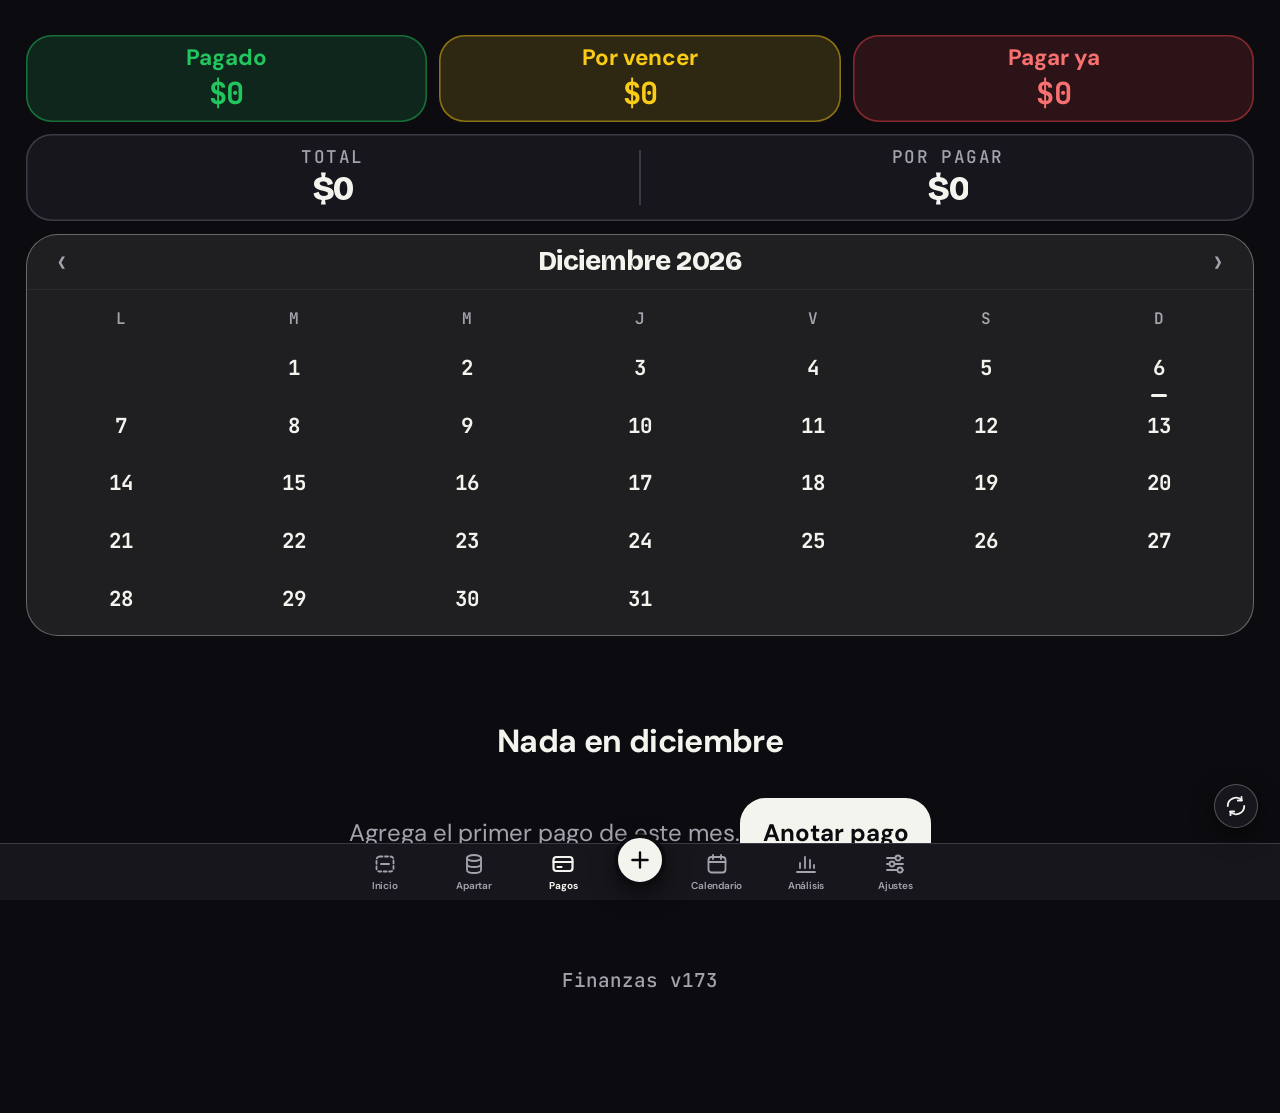
==== commit 71787109: "Provisional pasa a llamarse Inicio y va primero en la barra Co-Authored-By: Claude Sonnet 5.5 <norep" ====
--- a/index.html
+++ b/index.html
@@ -58,23 +58,23 @@
 
 <nav class="bottom-nav" aria-label="Secciones">
   <div class="bottom-nav-inner" id="view-switch">
+    <button type="button" class="nav-btn" data-action="view" data-view="provisional">
+      <svg class="ic" viewBox="0 0 24 24" aria-hidden="true"><rect x="3.5" y="4.5" width="17" height="15" rx="3" stroke-dasharray="3 2.5"/><path d="M8 12h8"/></svg>Inicio
+    </button>
     <button type="button" class="nav-btn" data-action="view" data-view="apartar">
       <svg class="ic" viewBox="0 0 24 24" aria-hidden="true"><ellipse cx="12" cy="6" rx="7" ry="3"/><path d="M5 6v6c0 1.7 3.1 3 7 3s7-1.3 7-3V6"/><path d="M5 12v6c0 1.7 3.1 3 7 3s7-1.3 7-3v-6"/></svg>Apartar
     </button>
     <button type="button" class="nav-btn" data-action="view" data-view="gastos" aria-current="page">
       <svg class="ic" viewBox="0 0 24 24" aria-hidden="true"><rect x="2.5" y="5" width="19" height="14" rx="3"/><path d="M2.5 10h19M6.5 15h4"/></svg>Pagos
     </button>
+    <button type="button" class="nav-add" data-action="add" aria-label="Agregar">
+      <svg class="ic" viewBox="0 0 24 24" aria-hidden="true"><path d="M12 5v14M5 12h14"/></svg>
+    </button>
     <button type="button" class="nav-btn" data-action="view" data-view="calendario">
       <svg class="ic" viewBox="0 0 24 24" aria-hidden="true"><rect x="3.5" y="5" width="17" height="15.5" rx="3"/><path d="M3.5 10h17M8 3v4M16 3v4"/></svg>Calendario
     </button>
-    <button type="button" class="nav-add" data-action="add" aria-label="Agregar">
-      <svg class="ic" viewBox="0 0 24 24" aria-hidden="true"><path d="M12 5v14M5 12h14"/></svg>
-    </button>
     <button type="button" class="nav-btn" data-action="view" data-view="analisis">
       <svg class="ic" viewBox="0 0 24 24" aria-hidden="true"><path d="M3 20h18"/><path d="M6 16v-5M11 16V5M16 16v-8M20 16v-3"/></svg>Análisis
-    </button>
-    <button type="button" class="nav-btn" data-action="view" data-view="provisional">
-      <svg class="ic" viewBox="0 0 24 24" aria-hidden="true"><rect x="3.5" y="4.5" width="17" height="15" rx="3" stroke-dasharray="3 2.5"/><path d="M8 12h8"/></svg>Provisional
     </button>
     <button type="button" class="nav-btn" data-action="view" data-view="perfil">
       <svg class="ic" viewBox="0 0 24 24" aria-hidden="true"><path d="M4 6h8M18 6h2M4 12h2M12 12h8M4 18h10M20 18h0"/><circle cx="15" cy="6" r="2.5"/><circle cx="9" cy="12" r="2.5"/><circle cx="17" cy="18" r="2.5"/></svg>Ajustes
--- a/styles.css
+++ b/styles.css
@@ -1083,3 +1083,91 @@
 .cal-fold .ic { width: 18px; height: 18px; transition: transform .15s; }
 .cal-fold.up .ic { transform: rotate(180deg); }
 .cal span.pt-mes { cursor: default; }
+
+/* Pagos con abono: «Pendiente: $x» arriba y «Abonado: $x» debajo. */
+.pt-pa { display: inline-flex; flex-direction: column; align-items: flex-end; gap: 1px; white-space: nowrap; font-family: var(--font-data); letter-spacing: -.03em; }
+.pt-pa b { font-size: 14.5px; font-weight: 600; letter-spacing: -.04em; color: var(--ink); }
+.pt-pa b em { font-style: normal; font-size: 10.5px; font-weight: 500; color: var(--muted); letter-spacing: -.03em; margin-right: 5px; }
+.pt-pa small { font-size: 10.5px; color: var(--muted); }
+.pt-cols:has(.pt-pa) { grid-template-columns: 40px 30px minmax(0, 1fr) max-content; }
+
+/* Pendiente / Abonado: etiquetas y cifras alineadas a la derecha en dos columnas. */
+.pt-pa { display: inline-grid; grid-template-columns: auto auto; column-gap: 6px; row-gap: 1px; justify-items: end; align-items: baseline; }
+.pt-pa em { font-style: normal; font-size: 10.5px; font-weight: 500; color: var(--muted); letter-spacing: -.03em; }
+.pt-pa b { margin: 0; }
+
+/* Provisional: Pendiente (padre) con ¡Pagar ya! y Por vencer debajo, lado a lado. */
+.pv-hijos { display: grid; grid-template-columns: 1fr 1fr; gap: 8px; margin-top: 8px; }
+.pv-hijos .pv-ya { margin-top: 0; padding: 0 8px 0 0; }
+.pv-hijos .pv-ya-main { flex-direction: column; gap: 2px; }
+.pv-hijos .pv-ya-main b, .pv-v b { font-family: var(--font-title); font-weight: 800; font-size: 19px; line-height: 1.15; letter-spacing: -.03em; }
+.pv-hijos .pv-l { font-size: 9.5px; letter-spacing: .1em; line-height: 1.2; }
+.pv-hijos .mini-sw { width: 36px; height: 22px; }
+.pv-hijos .mini-sw::after { width: 14px; height: 14px; }
+.pv-hijos .mini-sw[aria-checked="true"]::after { transform: translateX(14px); }
+.pv-v { height: 54px; display: flex; flex-direction: column; align-items: center; justify-content: center; gap: 2px; background: var(--surface); border: 0; border-radius: 16px; box-shadow: inset 0 0 0 1px #3A3A45; color: var(--ink); font: inherit; }
+.pv-v[aria-pressed="true"] { box-shadow: inset 0 0 0 2px var(--ink); }
+.pv-l.warn { color: var(--warn); }
+.pv-mes { padding: 3px; }
+.pv-mes > i { margin: 0; }
+.pv-c { margin: 0; }
+
+/* Provisional: Pagado, Pendiente y Total son tres mosaicos separados (54 px, 8 px entre ellos). */
+.pv-mes { grid-template-columns: repeat(3, minmax(0, 1fr)); gap: 8px; padding: 0; background: none; box-shadow: none; border-radius: 0; }
+.pv-mes > i { display: none; }
+.pv-c { background: var(--surface); box-shadow: inset 0 0 0 1px #3A3A45; border-radius: 16px; }
+.pv-c[aria-pressed="true"] { box-shadow: inset 0 0 0 2px var(--ink); }
+.pv-c .pv-l { white-space: nowrap; }
+
+/* ¡Pagar ya! sin atrasados: atenuado y sin encender. */
+.pv-ya.vacio { opacity: .55; }
+.pv-hijos .pv-ya.vacio .pv-ya-main b { font-family: var(--font); font-size: 12px; font-weight: 500; color: var(--muted); letter-spacing: 0; }
+.pv-ya-main:disabled { cursor: default; }
+
+/* Provisional: fila de mes con flechas arriba (como Pagos). */
+.pv-head { display: grid; grid-template-columns: 44px minmax(0, 1fr) 44px; align-items: center; height: 44px; }
+.pv-head .cal-arr { height: 44px; }
+.pv-head .pt-mes { border-bottom: 0; height: 44px; }
+
+/* Provisional: mosaicos, encabezado y filas con el mismo gris elevado #22222A y borde hueso tenue; las atrasadas conservan su tinte rojo. */
+body[data-view="provisional"] .pv-c, body[data-view="provisional"] .pv-ya, body[data-view="provisional"] .pv-v, body[data-view="provisional"] .pv-t { background: #22222A; box-shadow: inset 0 0 0 1px rgba(244, 244, 239, .28); }
+body[data-view="provisional"] .pv-c[aria-pressed="true"], body[data-view="provisional"] .pv-ya.on, body[data-view="provisional"] .pv-v[aria-pressed="true"], body[data-view="provisional"] .pv-t[aria-pressed="true"] { box-shadow: inset 0 0 0 2px var(--ink); }
+body[data-view="provisional"] .pt { background: #22222A; border-color: rgba(244, 244, 239, .28); }
+body[data-view="provisional"] .pt-th { background: #22222A; border-bottom-color: rgba(244, 244, 239, .28); }
+body[data-view="provisional"] .pt-row, body[data-view="provisional"] .pt-row[data-cat] { background: #22222A; border-top-color: #16161C; }
+body[data-view="provisional"] .pt-row.v, body[data-view="provisional"] .pt-row.v[data-cat] { background: #35242B; }
+body[data-view="provisional"] .pt-foot { background: #22222A; border-top-color: rgba(244, 244, 239, .28); }
+
+/* Provisional · tipografía B: todo en DM Sans con cifras tabulares; los siete mosaicos con la misma cifra (DM Sans 800 · 20 px). */
+body[data-view="provisional"] .pv-mes, body[data-view="provisional"] .pv-hijos, body[data-view="provisional"] .pv-per, body[data-view="provisional"] .pt { font-variant-numeric: tabular-nums; }
+body[data-view="provisional"] .pv-l { font-family: var(--font); font-weight: 700; font-size: 10.5px; letter-spacing: .08em; line-height: 1.2; }
+body[data-view="provisional"] .pv-c b, body[data-view="provisional"] .pv-hijos .pv-ya-main b, body[data-view="provisional"] .pv-v b, body[data-view="provisional"] .pv-t span { font-family: var(--font); font-weight: 800; font-size: 20px; line-height: 1.1; letter-spacing: -.02em; }
+body[data-view="provisional"] .pv-hijos .pv-ya.vacio .pv-ya-main b { font-family: var(--font); font-size: 12px; font-weight: 500; letter-spacing: 0; }
+body[data-view="provisional"] .pv-t b { font-size: 14px; }
+body[data-view="provisional"] .pt-sort { font-family: var(--font); font-size: 10.5px; font-weight: 700; letter-spacing: .08em; }
+body[data-view="provisional"] .pt-fecha b { font-family: var(--font); font-size: 20px; font-weight: 800; letter-spacing: -.02em; }
+body[data-view="provisional"] .pt-fecha small { font-family: var(--font); font-size: 11px; font-weight: 600; }
+body[data-view="provisional"] .pt-conc { font-size: 15px; }
+body[data-view="provisional"] .pt-nota { font-size: 13px; }
+body[data-view="provisional"] .pt-amt b, body[data-view="provisional"] .pt-pa b { font-family: var(--font); font-size: 15.5px; font-weight: 700; letter-spacing: -.02em; }
+body[data-view="provisional"] .pt-pa em, body[data-view="provisional"] .pt-pa small, body[data-view="provisional"] .pt-amt small { font-family: var(--font); letter-spacing: 0; }
+
+/* Calendario: mismo color (#22222A) y tipografía B (DM Sans) que Provisional. */
+body[data-view="calendario"] .pt { background: #22222A; border-color: rgba(244, 244, 239, .28); }
+body[data-view="calendario"] .pt-th { background: #22222A; border-bottom-color: rgba(244, 244, 239, .28); }
+body[data-view="calendario"] .pt-row, body[data-view="calendario"] .pt-row[data-cat] { background: #22222A; border-top-color: #16161C; }
+body[data-view="calendario"] .pt-row.v, body[data-view="calendario"] .pt-row.v[data-cat] { background: #35242B; }
+body[data-view="calendario"] .pt-foot { background: #22222A; border-top-color: rgba(244, 244, 239, .28); }
+body[data-view="calendario"] .pt-sort { font-family: var(--font); font-size: 10.5px; font-weight: 700; letter-spacing: .08em; }
+body[data-view="calendario"] .pt-fecha b { font-family: var(--font); font-size: 20px; font-weight: 800; letter-spacing: -.02em; }
+body[data-view="calendario"] .pt-fecha small { font-family: var(--font); font-size: 11px; font-weight: 600; }
+body[data-view="calendario"] .pt-conc { font-size: 15px; }
+body[data-view="calendario"] .pt-nota { font-size: 13px; }
+body[data-view="calendario"] .pt-amt b, body[data-view="calendario"] .pt-pa b { font-family: var(--font); font-size: 15.5px; font-weight: 700; letter-spacing: -.02em; }
+body[data-view="calendario"] .pt-pa em, body[data-view="calendario"] .pt-pa small, body[data-view="calendario"] .pt-amt small { font-family: var(--font); letter-spacing: 0; }
+body[data-view="calendario"] .pt, body[data-view="calendario"] .cal-grid { font-variant-numeric: tabular-nums; }
+body[data-view="calendario"] .cal-wd { font-family: var(--font); font-weight: 700; font-size: 10.5px; letter-spacing: .08em; }
+body[data-view="calendario"] .cal-d { font-family: var(--font); font-weight: 700; font-size: 14px; }
+body[data-view="calendario"] .cal-d span { font-family: var(--font); }
+body[data-view="calendario"] .cal-head, body[data-view="calendario"] .cal-fold { border-color: rgba(244, 244, 239, .28); }
+body[data-view="calendario"] .cal-tit b { font-family: var(--font); }
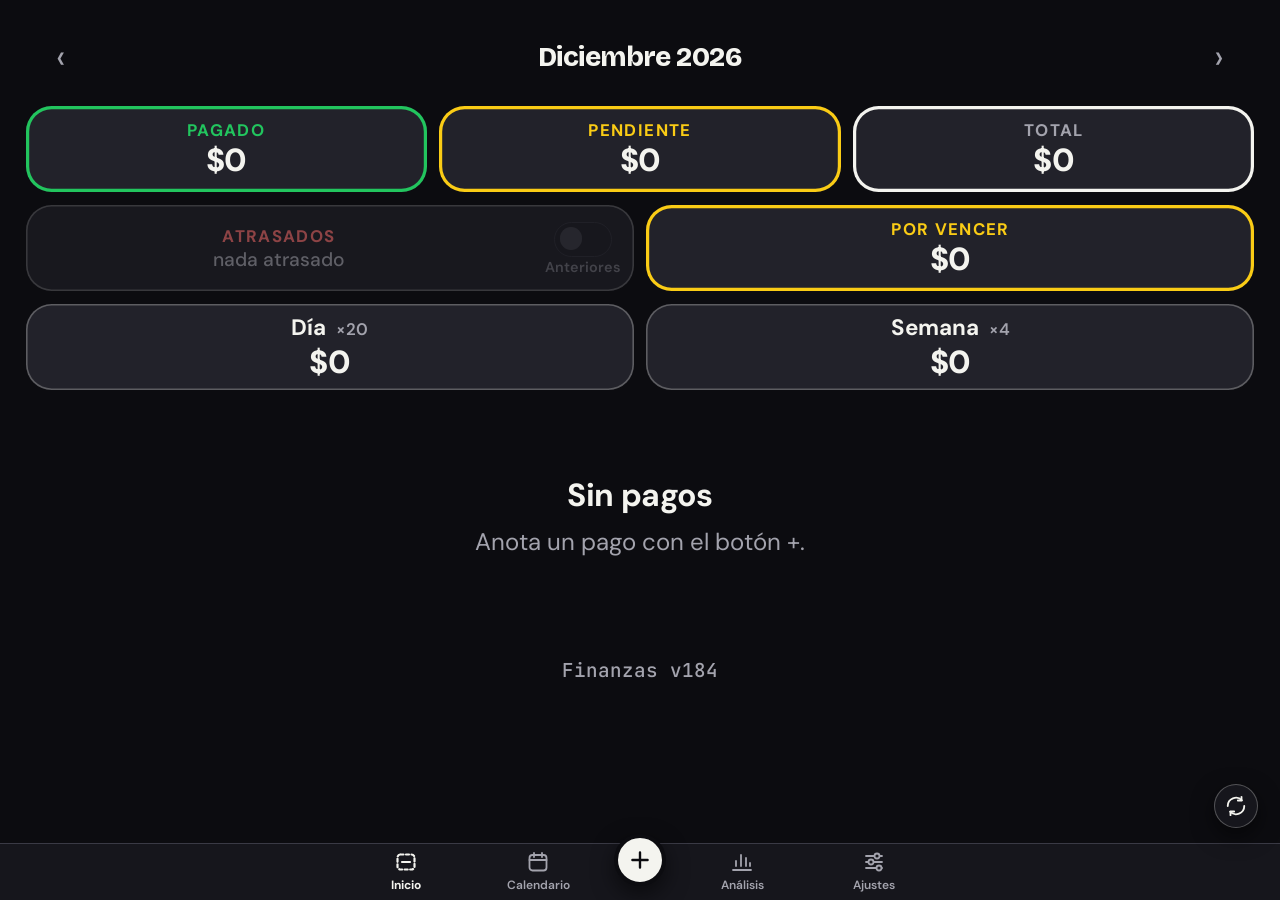
==== commit 59db4f8c: "Elimina las pantallas Apartar y Pagos; la barra queda Inicio | Calendario | (+) | Análisis | Ajustes" ====
--- a/index.html
+++ b/index.html
@@ -61,17 +61,11 @@
     <button type="button" class="nav-btn" data-action="view" data-view="provisional">
       <svg class="ic" viewBox="0 0 24 24" aria-hidden="true"><rect x="3.5" y="4.5" width="17" height="15" rx="3" stroke-dasharray="3 2.5"/><path d="M8 12h8"/></svg>Inicio
     </button>
-    <button type="button" class="nav-btn" data-action="view" data-view="apartar">
-      <svg class="ic" viewBox="0 0 24 24" aria-hidden="true"><ellipse cx="12" cy="6" rx="7" ry="3"/><path d="M5 6v6c0 1.7 3.1 3 7 3s7-1.3 7-3V6"/><path d="M5 12v6c0 1.7 3.1 3 7 3s7-1.3 7-3v-6"/></svg>Apartar
-    </button>
-    <button type="button" class="nav-btn" data-action="view" data-view="gastos" aria-current="page">
-      <svg class="ic" viewBox="0 0 24 24" aria-hidden="true"><rect x="2.5" y="5" width="19" height="14" rx="3"/><path d="M2.5 10h19M6.5 15h4"/></svg>Pagos
+    <button type="button" class="nav-btn" data-action="view" data-view="calendario">
+      <svg class="ic" viewBox="0 0 24 24" aria-hidden="true"><rect x="3.5" y="5" width="17" height="15.5" rx="3"/><path d="M3.5 10h17M8 3v4M16 3v4"/></svg>Calendario
     </button>
     <button type="button" class="nav-add" data-action="add" aria-label="Agregar">
       <svg class="ic" viewBox="0 0 24 24" aria-hidden="true"><path d="M12 5v14M5 12h14"/></svg>
-    </button>
-    <button type="button" class="nav-btn" data-action="view" data-view="calendario">
-      <svg class="ic" viewBox="0 0 24 24" aria-hidden="true"><rect x="3.5" y="5" width="17" height="15.5" rx="3"/><path d="M3.5 10h17M8 3v4M16 3v4"/></svg>Calendario
     </button>
     <button type="button" class="nav-btn" data-action="view" data-view="analisis">
       <svg class="ic" viewBox="0 0 24 24" aria-hidden="true"><path d="M3 20h18"/><path d="M6 16v-5M11 16V5M16 16v-8M20 16v-3"/></svg>Análisis
--- a/styles.css
+++ b/styles.css
@@ -1171,3 +1171,20 @@
 body[data-view="calendario"] .cal-d span { font-family: var(--font); }
 body[data-view="calendario"] .cal-head, body[data-view="calendario"] .cal-fold { border-color: rgba(244, 244, 239, .28); }
 body[data-view="calendario"] .cal-tit b { font-family: var(--font); }
+
+/* Día ×N / Semana ×N: el divisor va pequeño junto al nombre. */
+body[data-view="provisional"] .pv-t b small { font-size: 10.5px; font-weight: 600; color: var(--muted); margin-left: 3px; letter-spacing: 0; }
+
+/* Interruptor de atrasados de meses anteriores: etiqueta breve debajo. */
+.pv-sw { display: flex; flex-direction: column; align-items: center; gap: 2px; flex: none; }
+.pv-sw small { font-size: 9px; font-weight: 600; letter-spacing: 0; color: var(--muted); line-height: 1; }
+.pv-sw.off { opacity: .6; }
+
+/* Inicio: el contorno al seleccionar repite el color de cada mosaico (Pagado verde, Pendiente y Por vencer amarillo, Atrasados rojo, Total blanco). */
+body[data-view="provisional"] .pv-c.ok[aria-pressed="true"] { box-shadow: inset 0 0 0 2px var(--ok); }
+body[data-view="provisional"] .pv-c.warn[aria-pressed="true"], body[data-view="provisional"] .pv-v[aria-pressed="true"] { box-shadow: inset 0 0 0 2px var(--warn); }
+body[data-view="provisional"] .pv-ya.on { box-shadow: inset 0 0 0 2px var(--danger); }
+
+/* Barra de 4 secciones: Inicio | Calendario | (+) | Análisis | Ajustes. */
+.bottom-nav-inner { grid-template-columns: repeat(2, minmax(0, 1fr)) 72px repeat(2, minmax(0, 1fr)); }
+.nav-btn { font-size: 12px; letter-spacing: 0; }
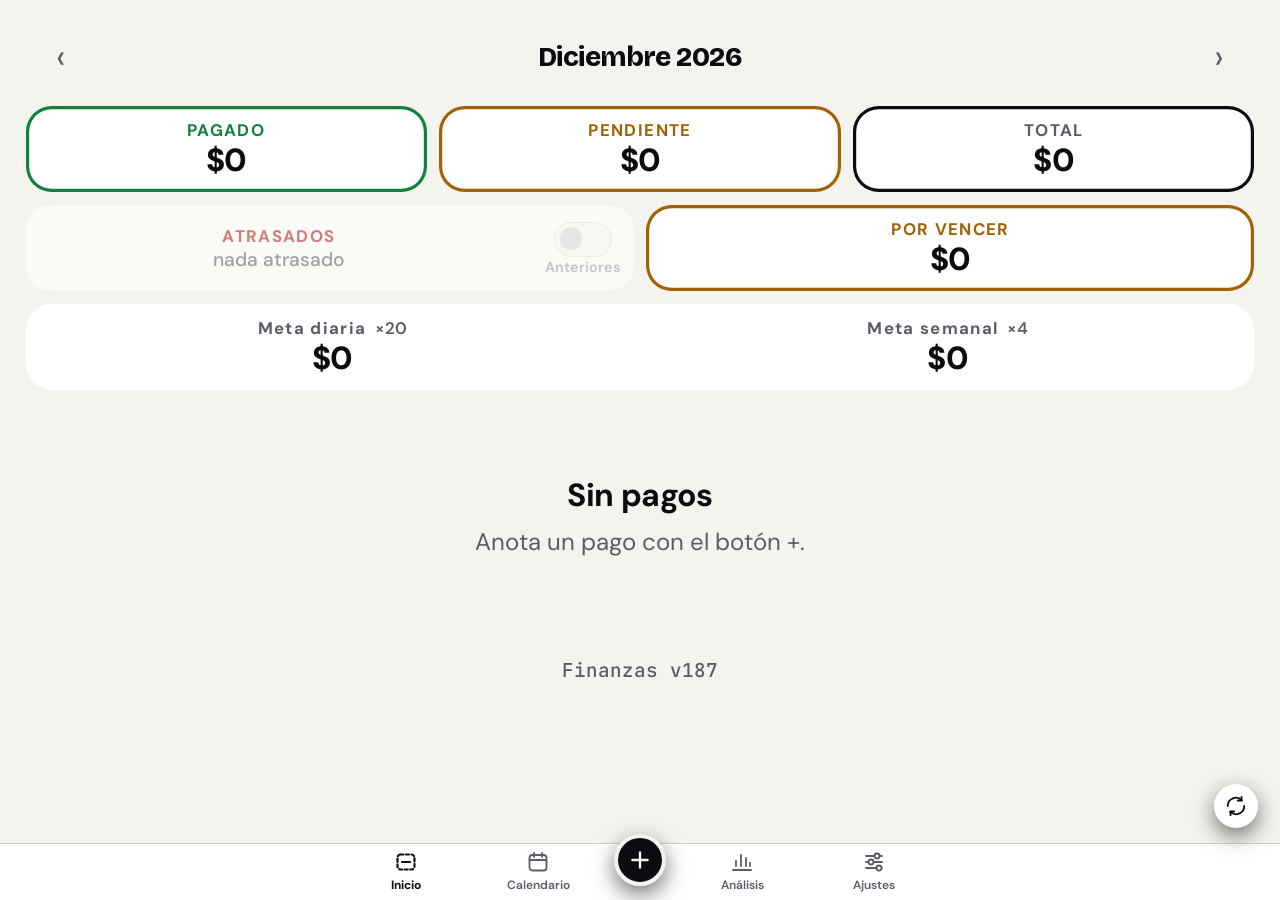
==== commit 192b2397: "Modo claro y oscuro automático según el teléfono (v187) Co-Authored-By: Claude Sonnet 5.5 <noreply@a" ====
--- a/index.html
+++ b/index.html
@@ -3,15 +3,15 @@
 <head>
 <meta charset="UTF-8">
 <meta name="viewport" content="width=device-width, initial-scale=1, viewport-fit=cover">
-<meta name="color-scheme" content="dark">
-<meta name="theme-color" content="#0C0C10">
+<meta name="color-scheme" content="dark light">
+<meta name="theme-color" content="#0C0C10" media="(prefers-color-scheme: dark)">
+<meta name="theme-color" content="#F4F4EF" media="(prefers-color-scheme: light)">
 <meta name="apple-mobile-web-app-capable" content="yes">
 <meta name="mobile-web-app-capable" content="yes">
 <title>Finanzas</title>
 <link rel="manifest" href="manifest.webmanifest">
 <link rel="icon" href="favicon.svg" type="image/svg+xml">
 <link rel="apple-touch-icon" href="favicon.svg">
-<script>document.documentElement.dataset.theme = 'dark';</script>
 <link rel="preload" href="fonts/bricolage-latin.woff2" as="font" type="font/woff2" crossorigin>
 <link rel="stylesheet" href="styles.css">
 </head>
--- a/styles.css
+++ b/styles.css
@@ -18,22 +18,30 @@
       los pagos y de qué tamaño son.
    ========================================================= */
 :root {
-  /* Identidad de la familia Checa (igual que Garaje y Clientela): solo oscuro. */
+  /* Identidad de la familia Checa (igual que Garaje y Clientela). Oscuro por defecto; el claro entra solo
+     cuando el teléfono está en modo claro (abajo). Todo color de la app sale de estos tokens. */
+  color-scheme: dark;
   --bg: #0C0C10;
   --surface: #16161C;
   --surface-2: #1C1C24;
   --line: #2A2A33;
+  --line-2: #3A3A45;
+  --line-3: #26262E;
   --ink: #F4F4EF;
+  --ink-rgb: 244 244 239;
+  --ink-2: #C9C9C2;
   --muted: #A3A3AD;
   --on-ink: #0C0C10;
   --accent: #F4F4EF;
   --on-accent: #0C0C10;
   --focus: #F4F4EF;
   --field-line: #6B6B78;  /* borde de campos y controles: 3:1 o más (WCAG 1.4.11) */
-
-  --danger: #EF4444;  --danger-text: #F87171;  --danger-bg: #2A1417;
-  --warn: #FACC15;    --warn-bg: #2B2508;
-  --ok: #22C55E;      --ok-bg: #0F2A1A;
+  --tile: #22222A;  --tile-2: #202026;  --row: #1C1C23;  --tile-bad: #35242B;
+  --k-bar: #5E5E6B;  --ico-bg: #222826;
+
+  --danger: #EF4444;  --danger-rgb: 239 68 68;  --danger-text: #F87171;  --danger-bg: #2A1417;  --danger-line: #5A2F2F;
+  --warn: #FACC15;    --warn-rgb: 250 204 21;   --warn-bg: #2B2508;  --on-warn: #2B2200;  --on-warn-rgb: 43 34 0;
+  --ok: #22C55E;      --ok-rgb: 34 197 94;      --ok-bg: #0F2A1A;
 
   --hero-ink: var(--ink);
   --hero-muted: var(--muted);
@@ -47,6 +55,38 @@
   --font: 'DM Sans', system-ui, -apple-system, 'Segoe UI', Roboto, sans-serif;
   --font-title: 'Bricolage Grotesque', 'Arial Black', sans-serif;
   --font-data: 'JetBrains Mono', ui-monospace, Menlo, Consolas, monospace;
+}
+/* Modo claro automático: hueso de fondo, tinta negra y los mismos tres estados (más oscuros para leerse sobre hueso). */
+@media (prefers-color-scheme: light) {
+  :root:not([data-theme="dark"]) {
+    color-scheme: light;
+    --bg: #F4F4EF;
+    --surface: #FFFFFF;
+    --surface-2: #ECECE6;
+    --line: #D9D9D0;
+    --line-2: #CFCFC6;
+    --line-3: #E4E4DC;
+    --ink: #0C0C10;
+    --ink-rgb: 12 12 16;
+    --ink-2: #3A3A42;
+    --muted: #5C5C66;
+    --on-ink: #F4F4EF;
+    --accent: #0C0C10;
+    --on-accent: #F4F4EF;
+    --focus: #0C0C10;
+    --field-line: #7A7A85;
+    --tile: #FFFFFF;  --tile-2: #ECECE6;  --row: #FFFFFF;  --tile-bad: #FBE4E2;
+    --k-bar: #9A9AA5;  --ico-bg: #ECECE6;
+
+    --danger: #DC2626;  --danger-rgb: 220 38 38;  --danger-text: #B91C1C;  --danger-bg: #FEE2E2;  --danger-line: #F3B4B0;
+    --warn: #A16207;    --warn-rgb: 161 98 7;     --warn-bg: #FEF3C7;  --on-warn: #FFFFFF;  --on-warn-rgb: 255 255 255;
+    --ok: #15803D;      --ok-rgb: 21 128 61;      --ok-bg: #DCFCE7;
+
+    --bar-late: #DC2626;
+    --bar-soon: #CA8A04;
+    --bar-later: #CFCFC6;
+    --bar-paid: #15803D;
+  }
 }
 :root[data-theme="dark"] { color-scheme: dark; }
 
@@ -486,7 +526,7 @@
 .header-title-row h1 { font-size: 30px; }
 
 .hp-label:disabled { cursor: default; }
-:root { --meta: #F4F4EF; --meta-bg: #16161C; }
+:root { --meta: var(--ink); --meta-bg: var(--surface); }
 .kpi-alert-meta { background: var(--meta-bg); }
 .kpi-alert-meta .kpi-alert-ico { color: var(--meta); background: color-mix(in srgb, var(--meta) 16%, transparent); }
 .kpi-alert-meta .kpi-sec { color: var(--meta); }
@@ -560,34 +600,34 @@
 .kpi-card, .kpi-lg { background: var(--surface); }
 .kpi-card { border-radius: 28px; }
 .kpi-lg { border-radius: 20px; }
-.lg-b { background: rgba(239, 68, 68, .14); box-shadow: inset 0 0 0 1px rgba(239, 68, 68, .45); }
-.lg-a { background: rgba(34, 197, 94, .14); box-shadow: inset 0 0 0 1px rgba(34, 197, 94, .45); }
-.lg-c { background: rgba(250, 204, 21, .14); box-shadow: inset 0 0 0 1px rgba(250, 204, 21, .45); }
-.kpi-total, .kpi-pair > .kpi-lg { background: rgba(244, 244, 239, .08); box-shadow: inset 0 0 0 1px rgba(244, 244, 239, .35); }
+.lg-b { background: rgba(var(--danger-rgb), .14); box-shadow: inset 0 0 0 1px rgba(var(--danger-rgb), .45); }
+.lg-a { background: rgba(var(--ok-rgb), .14); box-shadow: inset 0 0 0 1px rgba(var(--ok-rgb), .45); }
+.lg-c { background: rgba(var(--warn-rgb), .14); box-shadow: inset 0 0 0 1px rgba(var(--warn-rgb), .45); }
+.kpi-total, .kpi-pair > .kpi-lg { background: rgba(var(--ink-rgb), .08); box-shadow: inset 0 0 0 1px rgba(var(--ink-rgb), .35); }
 .lg-a .kpi-s { color: var(--ok); }
 .lg-c .kpi-s { color: var(--warn); }
 .kpi-lg[aria-pressed="true"], .kpi-total[aria-pressed="true"] { box-shadow: inset 0 0 0 2px var(--ink); }
-.pt-row.v { background: rgba(239, 68, 68, .14); }
+.pt-row.v { background: rgba(var(--danger-rgb), .14); }
 .pt-row { border-top-color: var(--bg); }
-.pt { background: rgba(244, 244, 239, .08); border: 1px solid rgba(244, 244, 239, .35); border-radius: 20px; }
-.pt-th { background: #202026; border-bottom: 1px solid rgba(244, 244, 239, .35); }
-.pt-sort { font-family: var(--font-data); font-size: 11px; font-weight: 500; letter-spacing: .08em; text-transform: uppercase; color: rgba(244, 244, 239, .6); }
+.pt { background: rgba(var(--ink-rgb), .08); border: 1px solid rgba(var(--ink-rgb), .35); border-radius: 20px; }
+.pt-th { background: var(--tile-2); border-bottom: 1px solid rgba(var(--ink-rgb), .35); }
+.pt-sort { font-family: var(--font-data); font-size: 11px; font-weight: 500; letter-spacing: .08em; text-transform: uppercase; color: rgba(var(--ink-rgb), .6); }
 .pt-sort.on { color: var(--ink); font-weight: 700; }
-.pt-row { border-top-color: rgba(244, 244, 239, .12); }
-.pt-foot { background: none; border-top: 1px solid rgba(244, 244, 239, .35); }
+.pt-row { border-top-color: rgba(var(--ink-rgb), .12); }
+.pt-foot { background: none; border-top: 1px solid rgba(var(--ink-rgb), .35); }
 
 /* Atención inmediata: tarjeta amarilla llena */
-.kpi-alert { background: var(--warn); color: #2B2200; border-radius: 28px; }
-.kpi-alert .kpi-alert-ico { color: #2B2200; background: rgba(43, 34, 0, .14); }
-.kpi-alert .kpi-sec { color: #2B2200; font-weight: 700; }
-.kpi-alert-meta { background: var(--surface); color: var(--ink); box-shadow: inset 0 0 0 1px #3A3A45; }
-.kpi-alert-meta .kpi-alert-ico { color: var(--ink); background: #222826; }
+.kpi-alert { background: var(--warn); color: var(--on-warn); border-radius: 28px; }
+.kpi-alert .kpi-alert-ico { color: var(--on-warn); background: rgba(var(--on-warn-rgb), .14); }
+.kpi-alert .kpi-sec { color: var(--on-warn); font-weight: 700; }
+.kpi-alert-meta { background: var(--surface); color: var(--ink); box-shadow: inset 0 0 0 1px var(--line-2); }
+.kpi-alert-meta .kpi-alert-ico { color: var(--ink); background: var(--ico-bg); }
 .kpi-alert-meta .kpi-sec { color: var(--muted); }
 .lg-m .kpi-lg-t, .lg-m .kpi-lg-m { color: var(--warn); }
 
 /* Barra inferior */
 .bottom-nav, .bottom-nav-inner { background: var(--surface); }
-.bottom-nav { border-top: 1px solid #3A3A45; backdrop-filter: none; }
+.bottom-nav { border-top: 1px solid var(--line-2); backdrop-filter: none; }
 .nav-btn[aria-current="page"]::before { display: none; }
 .nav-add { border-color: var(--bg); box-shadow: none; }
 .btn-soft { background: var(--surface-2); }
@@ -598,7 +638,7 @@
 
 /* Hoja de edición compacta: campos hueso con la etiqueta a la izquierda, categorías en una fila */
 .fform { display: flex; flex-direction: column; gap: 8px; }
-.fld { display: flex; align-items: center; gap: 10px; min-height: 38px; margin: 0; padding: 0 12px; border-radius: 16px; background: rgba(244, 244, 239, .08); box-shadow: inset 0 0 0 1px rgba(244, 244, 239, .35); cursor: text; }
+.fld { display: flex; align-items: center; gap: 10px; min-height: 38px; margin: 0; padding: 0 12px; border-radius: 16px; background: rgba(var(--ink-rgb), .08); box-shadow: inset 0 0 0 1px rgba(var(--ink-rgb), .35); cursor: text; }
 .fld > span { flex: none; font-family: var(--font-data); font-size: 11px; font-weight: 500; letter-spacing: .08em; text-transform: uppercase; color: var(--muted); }
 .fld input[type] { flex: 1; min-width: 0; height: 36px; padding: 0; border: 0; border-radius: 0; background: none; font-size: 15px; color: var(--ink); }
 .fld:focus-within { box-shadow: inset 0 0 0 2px var(--ink); }
@@ -610,13 +650,13 @@
 .fform .cat-grid::-webkit-scrollbar { display: none; }
 .fform .cat-opt { flex: none; }
 .fform .cat-in { height: 34px; padding: 0 12px; font-size: 13.5px; }
-.rep-card, .fform > .switch-row { margin: 0; padding: 4px 12px; border-radius: 16px; background: rgba(244, 244, 239, .08); box-shadow: inset 0 0 0 1px rgba(244, 244, 239, .35); }
+.rep-card, .fform > .switch-row { margin: 0; padding: 4px 12px; border-radius: 16px; background: rgba(var(--ink-rgb), .08); box-shadow: inset 0 0 0 1px rgba(var(--ink-rgb), .35); }
 .fform > .switch-row { padding-block: 8px; }
 .rep-card .switch-row { margin: 0; padding: 6px 0; background: none; font-size: 15px; }
 .fform .switch { width: 44px; height: 26px; }
 .fform .switch::after { width: 18px; height: 18px; }
 .fform .switch:checked::after { transform: translateX(18px); }
-.fin-row { display: flex; align-items: center; justify-content: space-between; gap: 12px; margin: 0; padding: 8px 0 0; border-top: 1px solid rgba(244, 244, 239, .18); font-size: 15px; font-weight: 600; color: var(--ink); }
+.fin-row { display: flex; align-items: center; justify-content: space-between; gap: 12px; margin: 0; padding: 8px 0 0; border-top: 1px solid rgba(var(--ink-rgb), .18); font-size: 15px; font-weight: 600; color: var(--ink); }
 .fin-row input[type] { width: auto; height: 30px; padding: 0 10px; border-radius: 12px; font-family: var(--font-data); font-size: 14px; }
 .rep-card .note { margin: 4px 0 2px; font-size: 13px; }
 .fform .form-error { min-height: 0; margin: 0; }
@@ -632,7 +672,7 @@
 label, .label { font-size: 13px; margin: 10px 0 4px; }
 input[type=text], input[type=number], input[type=date], input[type=url] {
   height: 38px; padding: 0 12px; border-radius: 16px; font-size: 15px;
-  background: rgba(244, 244, 239, .08); border: 0; box-shadow: inset 0 0 0 1px rgba(244, 244, 239, .35); color: var(--ink);
+  background: rgba(var(--ink-rgb), .08); border: 0; box-shadow: inset 0 0 0 1px rgba(var(--ink-rgb), .35); color: var(--ink);
 }
 input[type=text]:focus, input[type=number]:focus, input[type=date]:focus, input[type=url]:focus { outline: none; box-shadow: inset 0 0 0 2px var(--ink); }
 input[aria-invalid="true"] { box-shadow: inset 0 0 0 1px var(--danger); }
@@ -641,7 +681,7 @@
 .two-col { gap: 8px; }
 .form-error { min-height: 0; margin-top: 6px; }
 .note { margin: 8px 0 2px; font-size: 13.5px; }
-.switch-row { margin: 10px 0 0; padding: 8px 12px; border-radius: 16px; font-size: 15px; background: rgba(244, 244, 239, .08); box-shadow: inset 0 0 0 1px rgba(244, 244, 239, .35); }
+.switch-row { margin: 10px 0 0; padding: 8px 12px; border-radius: 16px; font-size: 15px; background: rgba(var(--ink-rgb), .08); box-shadow: inset 0 0 0 1px rgba(var(--ink-rgb), .35); }
 .switch { width: 44px; height: 26px; }
 .switch::after { top: 3px; left: 3px; width: 18px; height: 18px; }
 .switch:checked::after { transform: translateX(18px); }
@@ -655,15 +695,15 @@
 .cat-in .mono { width: 18px; height: 18px; font-size: 10px; }
 .fform .cat-grid { flex-wrap: wrap; overflow: visible; padding: 0; margin: 0; }
 .rep-card .switch-row, .fform > .switch-row { box-shadow: none; }
-.fform > .switch-row { box-shadow: inset 0 0 0 1px rgba(244, 244, 239, .35); }
+.fform > .switch-row { box-shadow: inset 0 0 0 1px rgba(var(--ink-rgb), .35); }
 .rep-card .switch-row { padding: 6px 0; background: none; }
 .figs { margin: 10px 0 8px; }
-.fig { padding: 8px 10px; border-radius: 16px; background: rgba(244, 244, 239, .08); box-shadow: inset 0 0 0 1px rgba(244, 244, 239, .35); }
+.fig { padding: 8px 10px; border-radius: 16px; background: rgba(var(--ink-rgb), .08); box-shadow: inset 0 0 0 1px rgba(var(--ink-rgb), .35); }
 .fig span { font-size: 13px; }
 .fig b { font-size: 16px; }
 .detail-status { margin-top: 6px; }
 .fld input[type], .fld input[type]:focus { box-shadow: none; background: none; }
-.fin-row input[type] { background: var(--bg); box-shadow: inset 0 0 0 1px rgba(244, 244, 239, .35); }
+.fin-row input[type] { background: var(--bg); box-shadow: inset 0 0 0 1px rgba(var(--ink-rgb), .35); }
 .fform .two-col { grid-template-columns: minmax(0, 1fr) minmax(0, 1.1fr); }
 .two-col .fld { gap: 8px; padding: 0 10px; }
 .two-col .fld > span { font-size: 10px; letter-spacing: .02em; }
@@ -706,21 +746,21 @@
 .detail-top { gap: 8px; font-size: 14px; }
 .detail-st { font-weight: 700; }
 .detail-st.t-danger { color: var(--danger-text); } .detail-st.t-warn { color: var(--warn); } .detail-st.t-ok { color: var(--ok); } .detail-st.t-muted { color: var(--muted); }
-.figbox { display: grid; grid-template-columns: repeat(3, minmax(0, 1fr)); margin: 8px 0; padding: 8px 0; border-radius: 18px; background: rgba(244, 244, 239, .08); box-shadow: inset 0 0 0 1px rgba(244, 244, 239, .35); }
-.figbox > div { min-width: 0; padding: 0 6px; text-align: center; border-left: 1px solid rgba(244, 244, 239, .35); }
+.figbox { display: grid; grid-template-columns: repeat(3, minmax(0, 1fr)); margin: 8px 0; padding: 8px 0; border-radius: 18px; background: rgba(var(--ink-rgb), .08); box-shadow: inset 0 0 0 1px rgba(var(--ink-rgb), .35); }
+.figbox > div { min-width: 0; padding: 0 6px; text-align: center; border-left: 1px solid rgba(var(--ink-rgb), .35); }
 .figbox > div:first-child { border-left: 0; }
 .figbox span { display: block; font-size: 12px; color: var(--muted); }
 .figbox b { display: block; font-family: var(--font-data); font-size: 15px; font-weight: 700; overflow: hidden; text-overflow: ellipsis; white-space: nowrap; }
 .hist { margin-top: 10px; }
 .hist-row { min-height: 36px; font-size: 14px; }
 .hist-head h3 { font-size: 13px; }
-.pchip { display: inline-flex; align-items: center; justify-content: center; height: 32px; padding: 0 12px; border: 0; border-radius: 99px; background: none; color: var(--ink); font-size: 13px; font-weight: 700; box-shadow: inset 0 0 0 1px rgba(244, 244, 239, .35); }
+.pchip { display: inline-flex; align-items: center; justify-content: center; height: 32px; padding: 0 12px; border: 0; border-radius: 99px; background: none; color: var(--ink); font-size: 13px; font-weight: 700; box-shadow: inset 0 0 0 1px rgba(var(--ink-rgb), .35); }
 .pchip.on { background: var(--ink); color: var(--on-ink); box-shadow: none; }
 
 .kpi-legend.ap4 { grid-template-columns: repeat(3, minmax(0, 1fr)); }
 .kpi-legend.ap4 .kpi-lg-m { font-family: var(--font-data); font-size: 13px; font-weight: 600; letter-spacing: -.04em; }
 .lg-p[aria-pressed="true"] { box-shadow: inset 0 0 0 2px var(--ink); }
-.lg-p { background: rgba(244, 244, 239, .05); }
+.lg-p { background: rgba(var(--ink-rgb), .05); }
 
 /* Sin encabezado sobre la tabla (Movimientos, Planes, Por periodo). */
 .list-head { display: none; }
@@ -735,8 +775,8 @@
 .freq-row { display: flex; flex-wrap: wrap; gap: 6px; padding: 8px 0 4px; }
 .freq-opt { position: relative; }
 .freq-opt input { position: absolute; opacity: 0; inset: 0; margin: 0; cursor: pointer; }
-.freq-opt span { display: block; padding: 7px 12px; border-radius: 12px; background: rgba(244, 244, 239, .06); color: var(--muted); font-size: 13.5px; font-weight: 600; }
-.freq-opt input:checked + span { background: rgba(244, 244, 239, .14); color: var(--ink); box-shadow: inset 0 0 0 2px var(--ink); }
+.freq-opt span { display: block; padding: 7px 12px; border-radius: 12px; background: rgba(var(--ink-rgb), .06); color: var(--muted); font-size: 13.5px; font-weight: 600; }
+.freq-opt input:checked + span { background: rgba(var(--ink-rgb), .14); color: var(--ink); box-shadow: inset 0 0 0 2px var(--ink); }
 .freq-opt input:focus-visible + span { outline: 2px solid var(--ink); outline-offset: 2px; }
 
 /* Tonos de categoría: solo para barras de Análisis y franjas de otras listas; las filas de las tablas ya no se tiñen. */
@@ -750,9 +790,9 @@
 [data-cat="Familia"] { --cc: 45 212 191; --ca: .20; }
 
 /* Filas en dos colores: todas en un gris liso (ícono de categoría en gris) y las atrasadas con tinte rojo y franja. */
-.pt-row, .pt-row[data-cat] { background: #1C1C23; border-top-color: var(--line); }
+.pt-row, .pt-row[data-cat] { background: var(--row); border-top-color: var(--line); }
 .pt-row:active { filter: brightness(1.3); }
-.pt-row.v, .pt-row.v[data-cat] { background: rgba(239, 68, 68, .14); box-shadow: inset 4px 0 0 var(--danger); }
+.pt-row.v, .pt-row.v[data-cat] { background: rgba(var(--danger-rgb), .14); box-shadow: inset 4px 0 0 var(--danger); }
 .pt-row.v .pt-fecha small { color: var(--muted); }
 
 /* Misma separación (8 px) entre los mosaicos y la tabla que entre los mosaicos. */
@@ -793,7 +833,7 @@
 .hist-row .ic { width: 14px; height: 14px; color: var(--muted); }
 
 /* Botón de sincronizar: flota justo arriba del «+». */
-.nav-sync { position: fixed; right: 22px; bottom: calc(56px + 16px + env(safe-area-inset-bottom)); z-index: 30; width: 44px; height: 44px; padding: 0; border-radius: 50%; display: grid; place-items: center; background: var(--surface); color: var(--ink); border: 1px solid rgba(244, 244, 239, .28); box-shadow: 0 8px 22px rgba(0, 0, 0, .55); }
+.nav-sync { position: fixed; right: 22px; bottom: calc(56px + 16px + env(safe-area-inset-bottom)); z-index: 30; width: 44px; height: 44px; padding: 0; border-radius: 50%; display: grid; place-items: center; background: var(--surface); color: var(--ink); border: 1px solid rgba(var(--ink-rgb), .28); box-shadow: 0 8px 22px rgba(0, 0, 0, .55); }
 .nav-sync .ic { width: 22px; height: 22px; stroke-width: 2; }
 .nav-sync.girando .ic { animation: gira 1s linear infinite; }
 .nav-sync.err::after { content: ""; position: absolute; top: 2px; right: 2px; width: 10px; height: 10px; border-radius: 50%; background: var(--danger); box-shadow: 0 0 0 2px var(--bg); }
@@ -807,20 +847,20 @@
 .cp-top { display: flex; justify-content: space-between; align-items: baseline; gap: 10px; }
 .cp-n { font-weight: 600; font-size: 15px; min-width: 0; }
 .cp-top b { font-family: var(--font-data); font-size: 15px; font-weight: 600; }
-.cp-bar { height: 6px; border-radius: 3px; background: rgba(244, 244, 239, .1); margin-top: 7px; overflow: hidden; }
+.cp-bar { height: 6px; border-radius: 3px; background: rgba(var(--ink-rgb), .1); margin-top: 7px; overflow: hidden; }
 .cp-bar i { display: block; height: 100%; background: rgb(var(--cc, 244 244 239)); }
 .cp-chips .pchip[aria-pressed="true"] { background: var(--ink); color: var(--on-ink); box-shadow: none; }
 
 /* Pagar: una tarjeta partida (Total | Por pagar) con divisor al centro; mismas medidas de 78 px. */
-.kpi-split { display: grid; grid-template-columns: minmax(0, 1fr) 1px minmax(0, 1fr); height: 78px; margin-top: 8px; border-radius: 22px; background: var(--surface); box-shadow: inset 0 0 0 1px #3A3A45; overflow: hidden; }
+.kpi-split { display: grid; grid-template-columns: minmax(0, 1fr) 1px minmax(0, 1fr); height: 78px; margin-top: 8px; border-radius: 22px; background: var(--surface); box-shadow: inset 0 0 0 1px var(--line-2); overflow: hidden; }
 .kpi-half { display: flex; flex-direction: column; align-items: center; justify-content: center; gap: 1px; min-width: 0; padding: 0 8px; border: 0; background: none; color: var(--ink); text-align: center; font: inherit; }
 .kpi-half .kpi-sec, .kpi-half .kpi-pv, .kpi-half .kpi-s { display: block; max-width: 100%; white-space: nowrap; overflow: hidden; text-overflow: ellipsis; }
 .kpi-half .kpi-pv { font-size: 26px; line-height: 1.1; }
-.kpi-half[aria-pressed="true"] { background: rgba(244, 244, 239, .08); }
-.kpi-div { background: #3A3A45; margin: 14px 0; }
+.kpi-half[aria-pressed="true"] { background: rgba(var(--ink-rgb), .08); }
+.kpi-div { background: var(--line-2); margin: 14px 0; }
 
 /* Apartar: «Pagar ya» como franja delgada (sin tarjeta amarilla); el rojo solo va en el texto. */
-.kpi-ya { display: flex; align-items: baseline; justify-content: center; gap: 10px; margin-top: 8px; min-height: 44px; padding: 0 14px; border-radius: 16px; background: var(--surface); box-shadow: inset 0 0 0 1px #3A3A45; align-items: center; }
+.kpi-ya { display: flex; align-items: baseline; justify-content: center; gap: 10px; margin-top: 8px; min-height: 44px; padding: 0 14px; border-radius: 16px; background: var(--surface); box-shadow: inset 0 0 0 1px var(--line-2); align-items: center; }
 .kpi-ya-t { font-family: var(--font-data); font-weight: 600; font-size: 11px; letter-spacing: .14em; color: var(--danger-text); }
 .kpi-ya b { font-family: var(--font-title); font-weight: 800; font-size: 17px; }
 .kpi-ya > span:last-child { font-size: 12px; color: var(--muted); white-space: nowrap; overflow: hidden; text-overflow: ellipsis; min-width: 0; }
@@ -830,7 +870,7 @@
    etiqueta en mono y cifra en Bricolage. El seleccionado lleva borde hueso de 2 px. */
 .kpi-split { border-radius: 16px; }
 .kpi-half[aria-pressed="true"] { background: none; }
-.kpi-legend.ap4 .lg-p { padding: 0 6px; background: var(--surface); box-shadow: inset 0 0 0 1px #3A3A45; border-radius: 16px; height: 54px; min-height: 54px; justify-content: center; gap: 2px; }
+.kpi-legend.ap4 .lg-p { padding: 0 6px; background: var(--surface); box-shadow: inset 0 0 0 1px var(--line-2); border-radius: 16px; height: 54px; min-height: 54px; justify-content: center; gap: 2px; }
 .kpi-legend.ap4 .lg-p[aria-pressed="true"] { box-shadow: inset 0 0 0 2px var(--ink); }
 .kpi-legend.ap4 .lg-p .kpi-lg-t { font-family: var(--font-data); font-weight: 600; font-size: 11px; letter-spacing: .14em; text-transform: uppercase; color: var(--muted); }
 .kpi-legend.ap4 .lg-p .kpi-lg-m { font-family: var(--font-title); font-weight: 800; font-size: 17px; letter-spacing: 0; color: var(--ink); }
@@ -838,7 +878,7 @@
 
 /* Apartar: sin tarjeta partida; el fondo 9:16 sale del botón cuadrado junto a los periodos y el total de 30 días, del pie de la tabla. */
 .kpi-legend.ap4 { grid-template-columns: repeat(3, minmax(0, 1fr)); }
-.pt-foot2 { border-top: 1px solid var(--line, #2A2A33); color: var(--muted); font-size: 13px; }
+.pt-foot2 { border-top: 1px solid var(--line); color: var(--muted); font-size: 13px; }
 .pt-foot2 b { font-size: 15px; color: var(--ink); }
 
 /* Pagar: sin tercera línea en los mosaicos. */
@@ -882,12 +922,12 @@
 .cal-bar.danger { color: var(--danger); } .cal-bar.warn { color: var(--warn); } .cal-bar.ok { color: var(--ok); }
 .cal-tit { display: flex; justify-content: space-between; align-items: center; gap: 10px; padding: 12px 4px 8px; }
 .cal-tit b { font-family: var(--font-title); font-weight: 800; font-size: 17px; }
-.cal-todo { border: 1px solid #3A3A45; background: none; color: var(--muted); font: inherit; font-size: 12px; font-weight: 600; border-radius: 99px; padding: 5px 10px; }
+.cal-todo { border: 1px solid var(--line-2); background: none; color: var(--muted); font: inherit; font-size: 12px; font-weight: 600; border-radius: 99px; padding: 5px 10px; }
 
 /* Análisis: seis mosaicos de 54 px, pendiente por categoría y total contra pagado por mes. */
 .kpi-legend.an .kpi-lg { cursor: default; }
 .kpi-legend.an .kpi-lg-t { font-size: 13px; }
-.an-card { display: grid; gap: 10px; margin-bottom: 8px; padding: 12px 14px; border-radius: 16px; background: var(--surface); box-shadow: inset 0 0 0 1px #3A3A45; }
+.an-card { display: grid; gap: 10px; margin-bottom: 8px; padding: 12px 14px; border-radius: 16px; background: var(--surface); box-shadow: inset 0 0 0 1px var(--line-2); }
 .an-h { margin: 0; font-family: var(--font-data); font-size: 11px; font-weight: 600; letter-spacing: .14em; text-transform: uppercase; color: var(--muted); }
 .an-card { gap: 4px; }
 .an-h { margin-bottom: 6px; }
@@ -898,25 +938,25 @@
 .an-col { display: flex; flex-direction: column; align-items: center; justify-content: flex-end; gap: 4px; min-height: 0; }
 .an-col b { font-family: var(--font-data); font-size: 11px; font-weight: 700; }
 .an-col small { font-family: var(--font-data); font-size: 11px; color: var(--muted); }
-.an-bar { width: 28px; max-height: calc(100% - 36px); display: flex; align-items: flex-end; border-radius: 6px 6px 0 0; overflow: hidden; background: rgba(244, 244, 239, .14); }
+.an-bar { width: 28px; max-height: calc(100% - 36px); display: flex; align-items: flex-end; border-radius: 6px 6px 0 0; overflow: hidden; background: rgba(var(--ink-rgb), .14); }
 .an-bar i { display: block; width: 100%; background: var(--ink); }
 .an-ley { display: flex; gap: 14px; font-size: 12px; color: var(--muted); }
-.an-ley span::before { content: ""; display: inline-block; width: 9px; height: 9px; margin-right: 6px; border-radius: 2px; background: rgba(244, 244, 239, .14); box-shadow: inset 0 0 0 1px #3A3A45; }
+.an-ley span::before { content: ""; display: inline-block; width: 9px; height: 9px; margin-right: 6px; border-radius: 2px; background: rgba(var(--ink-rgb), .14); box-shadow: inset 0 0 0 1px var(--line-2); }
 .an-ley .p::before { background: var(--ink); box-shadow: none; }
 
 /* Quién aporta (pagos[].quien): Eduardo = hueso lleno, Karen = contorno; sin colores de estatus. */
 .quien-f { display: grid; gap: 6px; margin-top: 10px; }
 .quien-l { font-size: 13px; color: var(--muted); }
 .mode.quien button { display: inline-flex; align-items: center; justify-content: center; gap: 8px; height: 44px; }
-.mode.quien button[aria-pressed="true"] { box-shadow: inset 0 0 0 2px #F4F4EF; }
+.mode.quien button[aria-pressed="true"] { box-shadow: inset 0 0 0 2px var(--ink); }
 .av { width: 22px; height: 22px; flex: none; border-radius: 50%; display: inline-grid; place-items: center; box-sizing: border-box; font-family: var(--font); font-size: 11px; font-weight: 700; line-height: 1; }
-.av-e { background: #F4F4EF; color: #0C0C10; }
-.av-k { border: 1.5px solid #F4F4EF; color: #F4F4EF; }
+.av-e { background: var(--ink); color: var(--on-ink); }
+.av-k { border: 1.5px solid var(--ink); color: var(--ink); }
 .hist-q { display: inline-flex; align-items: center; gap: 8px; }
-.ap-bar { display: flex; height: 8px; border-radius: 4px; overflow: hidden; background: rgba(244, 244, 239, .1); }
+.ap-bar { display: flex; height: 8px; border-radius: 4px; overflow: hidden; background: rgba(var(--ink-rgb), .1); }
 .ap-bar i { display: block; height: 100%; }
-.ap-bar .ap-e { background: #F4F4EF; }
-.ap-bar .ap-k { background: #5E5E6B; }
+.ap-bar .ap-e { background: var(--ink); }
+.ap-bar .ap-k { background: var(--k-bar); }
 .ap-det { display: grid; gap: 8px; padding: 4px 0 10px; }
 .ap-ley { display: flex; justify-content: space-between; gap: 8px; font-size: 13px; color: var(--muted); }
 .ap-ley > span { display: inline-flex; align-items: center; gap: 6px; }
@@ -926,7 +966,7 @@
 .ap-dos > div { display: flex; flex-direction: column; align-items: center; gap: 4px; min-width: 0; }
 .ap-dos b { font-family: var(--font-title); font-weight: 800; font-size: 22px; line-height: 1; font-variant-numeric: tabular-nums; }
 .ap-dos small { font-size: 12px; color: var(--muted); }
-.ap-div { background: #3A3A45; }
+.ap-div { background: var(--line-2); }
 .ap-n { display: inline-flex; align-items: center; gap: 6px; font-weight: 600; font-size: 14px; }
 .ap-bal { margin: 8px 0 4px; text-align: center; font-size: 13px; color: var(--muted); }
 .ap-bal b { color: var(--ink); font-weight: 600; }
@@ -939,12 +979,12 @@
 .q-monto span { font-family: var(--font-display, 'Bricolage Grotesque', sans-serif); font-weight: 800; font-size: 26px; color: var(--muted); }
 .qform .q-monto input { width: 1ch; max-width: 100%; height: auto; min-height: 0; padding: 0; border: 0; border-radius: 0; box-shadow: none; background: none; text-align: center; font-family: var(--font-display, 'Bricolage Grotesque', sans-serif); font-weight: 800; font-size: 44px; line-height: 1.1; color: var(--ink); }
 .qform .q-monto input:focus { outline: none; box-shadow: none; }
-.qform .q-monto input::placeholder { color: rgba(244, 244, 239, .25); }
+.qform .q-monto input::placeholder { color: rgba(var(--ink-rgb), .25); }
 .q-lab { margin: 2px 0 -2px; font-family: var(--font-data); font-size: 10px; letter-spacing: .08em; text-transform: uppercase; color: var(--muted); }
 .q-cats { display: grid; grid-template-columns: repeat(4, minmax(0, 1fr)); gap: 5px; }
 .q-cat { position: relative; display: flex; margin: 0; cursor: pointer; }
 .q-cat input { position: absolute; inset: 0; width: 100%; height: 100%; margin: 0; opacity: 0; cursor: pointer; }
-.q-cat span { width: 100%; height: 50px; display: flex; flex-direction: column; align-items: center; justify-content: center; gap: 3px; padding: 0 2px; border-radius: 12px; border: 1.5px solid #3A3A45; color: #C9C9C2; font-size: 10.5px; font-weight: 500; line-height: 1.1; }
+.q-cat span { width: 100%; height: 50px; display: flex; flex-direction: column; align-items: center; justify-content: center; gap: 3px; padding: 0 2px; border-radius: 12px; border: 1.5px solid var(--line-2); color: var(--ink-2); font-size: 10.5px; font-weight: 500; line-height: 1.1; }
 .q-cat .ic { width: 18px; height: 18px; }
 .q-cat .mono { width: 18px; height: 18px; font-size: 10px; }
 .q-cat input:checked + span { border-color: var(--ink); color: var(--ink); font-weight: 700; }
@@ -953,7 +993,7 @@
 
 /* Fecha con atajos: Hoy, Ayer, Mañana, En 1 semana y «Otra» (selector nativo) */
 .f-dates { display: flex; align-items: center; gap: 5px; }
-.dchip { position: relative; display: inline-flex; align-items: center; gap: 5px; box-sizing: border-box; margin: 0; height: 34px; padding: 0 10px; border-radius: 17px; border: 1.5px solid #3A3A45; background: none; color: #C9C9C2; font: inherit; font-size: 12.5px; white-space: nowrap; flex: none; cursor: pointer; overflow: hidden; }
+.dchip { position: relative; display: inline-flex; align-items: center; gap: 5px; box-sizing: border-box; margin: 0; height: 34px; padding: 0 10px; border-radius: 17px; border: 1.5px solid var(--line-2); background: none; color: var(--ink-2); font: inherit; font-size: 12.5px; white-space: nowrap; flex: none; cursor: pointer; overflow: hidden; }
 .dchip .ic { width: 15px; height: 15px; }
 .dchip[aria-pressed="true"] { border-color: var(--ink); color: var(--ink); font-weight: 700; }
 .dchip input { position: absolute; inset: 0; width: 100%; height: 100%; opacity: 0; cursor: pointer; }
@@ -971,7 +1011,7 @@
 
 /* Detalle de un pago: datos en una línea, pendiente en grande, un solo botón y historiales plegados */
 .d-meta { display: flex; flex-wrap: wrap; gap: 6px; align-items: center; }
-.d-pill { display: inline-flex; align-items: center; gap: 5px; height: 26px; padding: 0 10px; border-radius: 13px; background: var(--surface-2); color: #C9C9C2; font-size: 12.5px; }
+.d-pill { display: inline-flex; align-items: center; gap: 5px; height: 26px; padding: 0 10px; border-radius: 13px; background: var(--surface-2); color: var(--ink-2); font-size: 12.5px; }
 .d-pill .ic, .d-pill .mono { width: 13px; height: 13px; font-size: 8px; }
 .d-pill.st-danger { background: color-mix(in srgb, var(--danger) 16%, var(--surface-2)); color: var(--danger-text); font-weight: 700; }
 .d-pill.st-warn { color: var(--warn); font-weight: 700; }
@@ -1007,23 +1047,23 @@
 .s-auto { margin-top: 10px; }
 .s-form { display: flex; flex-direction: column; gap: 8px; padding-top: 4px; }
 .s-form .q-lab { margin: 2px 0 -2px; }
-.s-link { display: block; margin: 18px auto 6px; padding: 0 0 1px; border: 0; border-bottom: 1px solid #5a2f2f; background: none; color: var(--danger-text); font: inherit; font-size: 13px; cursor: pointer; }
+.s-link { display: block; margin: 18px auto 6px; padding: 0 0 1px; border: 0; border-bottom: 1px solid var(--danger-line); background: none; color: var(--danger-text); font: inherit; font-size: 13px; cursor: pointer; }
 .s-link:focus-visible { outline: 2px solid var(--focus); outline-offset: 3px; }
 
 /* Ajustes: tarjeta de sincronización arriba, mosaicos para compartir y lista de datos */
-.aj-card { display: flex; flex-direction: column; gap: 6px; margin-top: 12px; padding: 14px; border-radius: 18px; background: var(--surface); box-shadow: inset 0 0 0 1px #3A3A45; }
+.aj-card { display: flex; flex-direction: column; gap: 6px; margin-top: 12px; padding: 14px; border-radius: 18px; background: var(--surface); box-shadow: inset 0 0 0 1px var(--line-2); }
 .aj-st { display: flex; align-items: center; gap: 8px; font-size: 13.5px; font-weight: 700; }
 .aj-card .s-sub { margin: 0; }
 .aj-card .btn { margin-top: 8px; }
 .aj-ic { display: grid; place-items: center; flex: none; width: 34px; height: 34px; border-radius: 10px; background: var(--surface-2); }
 .aj-ic .ic { width: 18px; height: 18px; stroke-width: 1.9; color: var(--ink); }
 .aj-tiles { display: grid; grid-template-columns: 1fr 1fr; gap: 8px; }
-.aj-tile { display: flex; flex-direction: column; align-items: flex-start; gap: 8px; min-height: 104px; padding: 14px; border: 0; border-radius: 18px; background: var(--surface); box-shadow: inset 0 0 0 1px #3A3A45; color: var(--ink); font: inherit; text-align: left; cursor: pointer; }
+.aj-tile { display: flex; flex-direction: column; align-items: flex-start; gap: 8px; min-height: 104px; padding: 14px; border: 0; border-radius: 18px; background: var(--surface); box-shadow: inset 0 0 0 1px var(--line-2); color: var(--ink); font: inherit; text-align: left; cursor: pointer; }
 .aj-tile b { display: block; font-size: 15px; font-weight: 600; }
 .aj-tile small { display: block; margin-top: 1px; font-size: 12px; font-weight: 400; color: var(--muted); }
-.aj-grp { border-radius: 18px; background: var(--surface); box-shadow: inset 0 0 0 1px #3A3A45; overflow: hidden; }
+.aj-grp { border-radius: 18px; background: var(--surface); box-shadow: inset 0 0 0 1px var(--line-2); overflow: hidden; }
 .aj-row { display: flex; align-items: center; gap: 12px; width: 100%; min-height: 58px; padding: 8px 14px; border: 0; background: none; color: var(--ink); font: inherit; text-align: left; cursor: pointer; }
-.aj-row + .aj-row { border-top: 1px solid #26262E; }
+.aj-row + .aj-row { border-top: 1px solid var(--line-3); }
 .aj-t { flex: 1; min-width: 0; }
 .aj-t b { display: block; font-size: 15px; font-weight: 600; }
 .aj-t small { display: block; margin-top: 1px; font-size: 12.5px; font-weight: 400; color: var(--muted); }
@@ -1031,7 +1071,7 @@
 .aj-tile:focus-visible, .aj-row:focus-visible { outline: 2px solid var(--focus); outline-offset: -2px; }
 
 /* Análisis: el mes con anillo arriba, tres mosaicos y «Ver todos» en Por concepto */
-.an-hero { margin-top: 12px; padding: 14px; border-radius: 18px; background: var(--surface); box-shadow: inset 0 0 0 1px #3A3A45; }
+.an-hero { margin-top: 12px; padding: 14px; border-radius: 18px; background: var(--surface); box-shadow: inset 0 0 0 1px var(--line-2); }
 .an-hero-t { font-family: var(--font-data); font-size: 10.5px; font-weight: 600; letter-spacing: .08em; text-transform: uppercase; color: var(--muted); }
 .an-hero-b { display: flex; align-items: center; gap: 14px; margin-top: 8px; }
 .an-ring { position: relative; flex: none; width: 92px; height: 92px; }
@@ -1040,7 +1080,7 @@
 .an-hero-n { display: flex; flex-direction: column; gap: 2px; min-width: 0; }
 .an-hero-n small { font-size: 12.5px; color: var(--muted); }
 .an-hero-n b { font-family: var(--font-title); font-weight: 800; font-size: 30px; line-height: 1.05; letter-spacing: -.02em; }
-.an-more { align-self: flex-start; margin-top: 8px; padding: 0 0 1px; border: 0; border-bottom: 1px solid #3A3A45; background: none; color: var(--muted); font: inherit; font-size: 12.5px; cursor: pointer; }
+.an-more { align-self: flex-start; margin-top: 8px; padding: 0 0 1px; border: 0; border-bottom: 1px solid var(--line-2); background: none; color: var(--muted); font: inherit; font-size: 12.5px; cursor: pointer; }
 .an-more:focus-visible { outline: 2px solid var(--focus); outline-offset: 3px; }
 
 /* Tablet: ocupa todo el ancho y agranda todo en proporción (misma vista que el teléfono). */
@@ -1059,7 +1099,7 @@
 .mini-sw:disabled { opacity: .35; cursor: default; }
 
 /* Provisional: mismas medidas que Pagos y Apartar (54 px); los mosaicos son filtros. */
-.pv-ya, .pv-mes, .pv-t { background: var(--surface); border-radius: 16px; box-shadow: inset 0 0 0 1px #3A3A45; color: var(--ink); font: inherit; border: 0; }
+.pv-ya, .pv-mes, .pv-t { background: var(--surface); border-radius: 16px; box-shadow: inset 0 0 0 1px var(--line-2); color: var(--ink); font: inherit; border: 0; }
 .pv-ya { width: 100%; height: 54px; display: flex; align-items: center; gap: 8px; margin-top: 8px; padding: 0 10px 0 0; }
 .pv-ya-main { flex: 1; min-width: 0; height: 100%; display: flex; align-items: center; justify-content: center; gap: 10px; border: 0; background: none; color: inherit; font: inherit; padding: 0; }
 .pv-ya b { font-family: var(--font-title); font-weight: 800; font-size: 22px; line-height: 1.15; letter-spacing: -.03em; }
@@ -1105,7 +1145,7 @@
 .pv-hijos .mini-sw { width: 36px; height: 22px; }
 .pv-hijos .mini-sw::after { width: 14px; height: 14px; }
 .pv-hijos .mini-sw[aria-checked="true"]::after { transform: translateX(14px); }
-.pv-v { height: 54px; display: flex; flex-direction: column; align-items: center; justify-content: center; gap: 2px; background: var(--surface); border: 0; border-radius: 16px; box-shadow: inset 0 0 0 1px #3A3A45; color: var(--ink); font: inherit; }
+.pv-v { height: 54px; display: flex; flex-direction: column; align-items: center; justify-content: center; gap: 2px; background: var(--surface); border: 0; border-radius: 16px; box-shadow: inset 0 0 0 1px var(--line-2); color: var(--ink); font: inherit; }
 .pv-v[aria-pressed="true"] { box-shadow: inset 0 0 0 2px var(--ink); }
 .pv-l.warn { color: var(--warn); }
 .pv-mes { padding: 3px; }
@@ -1115,7 +1155,7 @@
 /* Provisional: Pagado, Pendiente y Total son tres mosaicos separados (54 px, 8 px entre ellos). */
 .pv-mes { grid-template-columns: repeat(3, minmax(0, 1fr)); gap: 8px; padding: 0; background: none; box-shadow: none; border-radius: 0; }
 .pv-mes > i { display: none; }
-.pv-c { background: var(--surface); box-shadow: inset 0 0 0 1px #3A3A45; border-radius: 16px; }
+.pv-c { background: var(--surface); box-shadow: inset 0 0 0 1px var(--line-2); border-radius: 16px; }
 .pv-c[aria-pressed="true"] { box-shadow: inset 0 0 0 2px var(--ink); }
 .pv-c .pv-l { white-space: nowrap; }
 
@@ -1129,14 +1169,14 @@
 .pv-head .cal-arr { height: 44px; }
 .pv-head .pt-mes { border-bottom: 0; height: 44px; }
 
-/* Provisional: mosaicos, encabezado y filas con el mismo gris elevado #22222A y borde hueso tenue; las atrasadas conservan su tinte rojo. */
-body[data-view="provisional"] .pv-c, body[data-view="provisional"] .pv-ya, body[data-view="provisional"] .pv-v, body[data-view="provisional"] .pv-t { background: #22222A; box-shadow: inset 0 0 0 1px rgba(244, 244, 239, .28); }
+/* Provisional: mosaicos, encabezado y filas con el mismo gris elevado var(--tile) y borde hueso tenue; las atrasadas conservan su tinte rojo. */
+body[data-view="provisional"] .pv-c, body[data-view="provisional"] .pv-ya, body[data-view="provisional"] .pv-v, body[data-view="provisional"] .pv-t { background: var(--tile); box-shadow: inset 0 0 0 1px rgba(var(--ink-rgb), .28); }
 body[data-view="provisional"] .pv-c[aria-pressed="true"], body[data-view="provisional"] .pv-ya.on, body[data-view="provisional"] .pv-v[aria-pressed="true"], body[data-view="provisional"] .pv-t[aria-pressed="true"] { box-shadow: inset 0 0 0 2px var(--ink); }
-body[data-view="provisional"] .pt { background: #22222A; border-color: rgba(244, 244, 239, .28); }
-body[data-view="provisional"] .pt-th { background: #22222A; border-bottom-color: rgba(244, 244, 239, .28); }
-body[data-view="provisional"] .pt-row, body[data-view="provisional"] .pt-row[data-cat] { background: #22222A; border-top-color: #16161C; }
-body[data-view="provisional"] .pt-row.v, body[data-view="provisional"] .pt-row.v[data-cat] { background: #35242B; }
-body[data-view="provisional"] .pt-foot { background: #22222A; border-top-color: rgba(244, 244, 239, .28); }
+body[data-view="provisional"] .pt { background: var(--tile); border-color: rgba(var(--ink-rgb), .28); }
+body[data-view="provisional"] .pt-th { background: var(--tile); border-bottom-color: rgba(var(--ink-rgb), .28); }
+body[data-view="provisional"] .pt-row, body[data-view="provisional"] .pt-row[data-cat] { background: var(--tile); border-top-color: var(--surface); }
+body[data-view="provisional"] .pt-row.v, body[data-view="provisional"] .pt-row.v[data-cat] { background: var(--tile-bad); }
+body[data-view="provisional"] .pt-foot { background: var(--tile); border-top-color: rgba(var(--ink-rgb), .28); }
 
 /* Provisional · tipografía B: todo en DM Sans con cifras tabulares; los siete mosaicos con la misma cifra (DM Sans 800 · 20 px). */
 body[data-view="provisional"] .pv-mes, body[data-view="provisional"] .pv-hijos, body[data-view="provisional"] .pv-per, body[data-view="provisional"] .pt { font-variant-numeric: tabular-nums; }
@@ -1152,12 +1192,12 @@
 body[data-view="provisional"] .pt-amt b, body[data-view="provisional"] .pt-pa b { font-family: var(--font); font-size: 15.5px; font-weight: 700; letter-spacing: -.02em; }
 body[data-view="provisional"] .pt-pa em, body[data-view="provisional"] .pt-pa small, body[data-view="provisional"] .pt-amt small { font-family: var(--font); letter-spacing: 0; }
 
-/* Calendario: mismo color (#22222A) y tipografía B (DM Sans) que Provisional. */
-body[data-view="calendario"] .pt { background: #22222A; border-color: rgba(244, 244, 239, .28); }
-body[data-view="calendario"] .pt-th { background: #22222A; border-bottom-color: rgba(244, 244, 239, .28); }
-body[data-view="calendario"] .pt-row, body[data-view="calendario"] .pt-row[data-cat] { background: #22222A; border-top-color: #16161C; }
-body[data-view="calendario"] .pt-row.v, body[data-view="calendario"] .pt-row.v[data-cat] { background: #35242B; }
-body[data-view="calendario"] .pt-foot { background: #22222A; border-top-color: rgba(244, 244, 239, .28); }
+/* Calendario: mismo color (var(--tile)) y tipografía B (DM Sans) que Provisional. */
+body[data-view="calendario"] .pt { background: var(--tile); border-color: rgba(var(--ink-rgb), .28); }
+body[data-view="calendario"] .pt-th { background: var(--tile); border-bottom-color: rgba(var(--ink-rgb), .28); }
+body[data-view="calendario"] .pt-row, body[data-view="calendario"] .pt-row[data-cat] { background: var(--tile); border-top-color: var(--surface); }
+body[data-view="calendario"] .pt-row.v, body[data-view="calendario"] .pt-row.v[data-cat] { background: var(--tile-bad); }
+body[data-view="calendario"] .pt-foot { background: var(--tile); border-top-color: rgba(var(--ink-rgb), .28); }
 body[data-view="calendario"] .pt-sort { font-family: var(--font); font-size: 10.5px; font-weight: 700; letter-spacing: .08em; }
 body[data-view="calendario"] .pt-fecha b { font-family: var(--font); font-size: 20px; font-weight: 800; letter-spacing: -.02em; }
 body[data-view="calendario"] .pt-fecha small { font-family: var(--font); font-size: 11px; font-weight: 600; }
@@ -1169,7 +1209,7 @@
 body[data-view="calendario"] .cal-wd { font-family: var(--font); font-weight: 700; font-size: 10.5px; letter-spacing: .08em; }
 body[data-view="calendario"] .cal-d { font-family: var(--font); font-weight: 700; font-size: 14px; }
 body[data-view="calendario"] .cal-d span { font-family: var(--font); }
-body[data-view="calendario"] .cal-head, body[data-view="calendario"] .cal-fold { border-color: rgba(244, 244, 239, .28); }
+body[data-view="calendario"] .cal-head, body[data-view="calendario"] .cal-fold { border-color: rgba(var(--ink-rgb), .28); }
 body[data-view="calendario"] .cal-tit b { font-family: var(--font); }
 
 /* Día ×N / Semana ×N: el divisor va pequeño junto al nombre. */
@@ -1188,3 +1228,11 @@
 /* Barra de 4 secciones: Inicio | Calendario | (+) | Análisis | Ajustes. */
 .bottom-nav-inner { grid-template-columns: repeat(2, minmax(0, 1fr)) 72px repeat(2, minmax(0, 1fr)); }
 .nav-btn { font-size: 12px; letter-spacing: 0; }
+
+/* Inicio: Meta diaria y Meta semanal en un solo mosaico de 54 px, dos mitades con divisor. */
+.pv-metas { display: grid; grid-template-columns: minmax(0, 1fr) 1px minmax(0, 1fr); align-items: center; height: 54px; margin: 8px 0; text-align: center; background: var(--tile); border-radius: 16px; box-shadow: inset 0 0 0 1px rgba(var(--ink-rgb), .28); font-variant-numeric: tabular-nums; }
+.pv-metas > i { height: 30px; background: rgba(var(--ink-rgb), .18); }
+.pv-metas > div { display: flex; flex-direction: column; align-items: center; gap: 2px; min-width: 0; }
+.pv-metas .pv-l { white-space: nowrap; }
+.pv-metas .pv-l small { font-size: 10.5px; font-weight: 600; letter-spacing: 0; text-transform: none; margin-left: 2px; }
+.pv-metas b { font-family: var(--font); font-weight: 800; font-size: 20px; line-height: 1.1; letter-spacing: -.02em; }
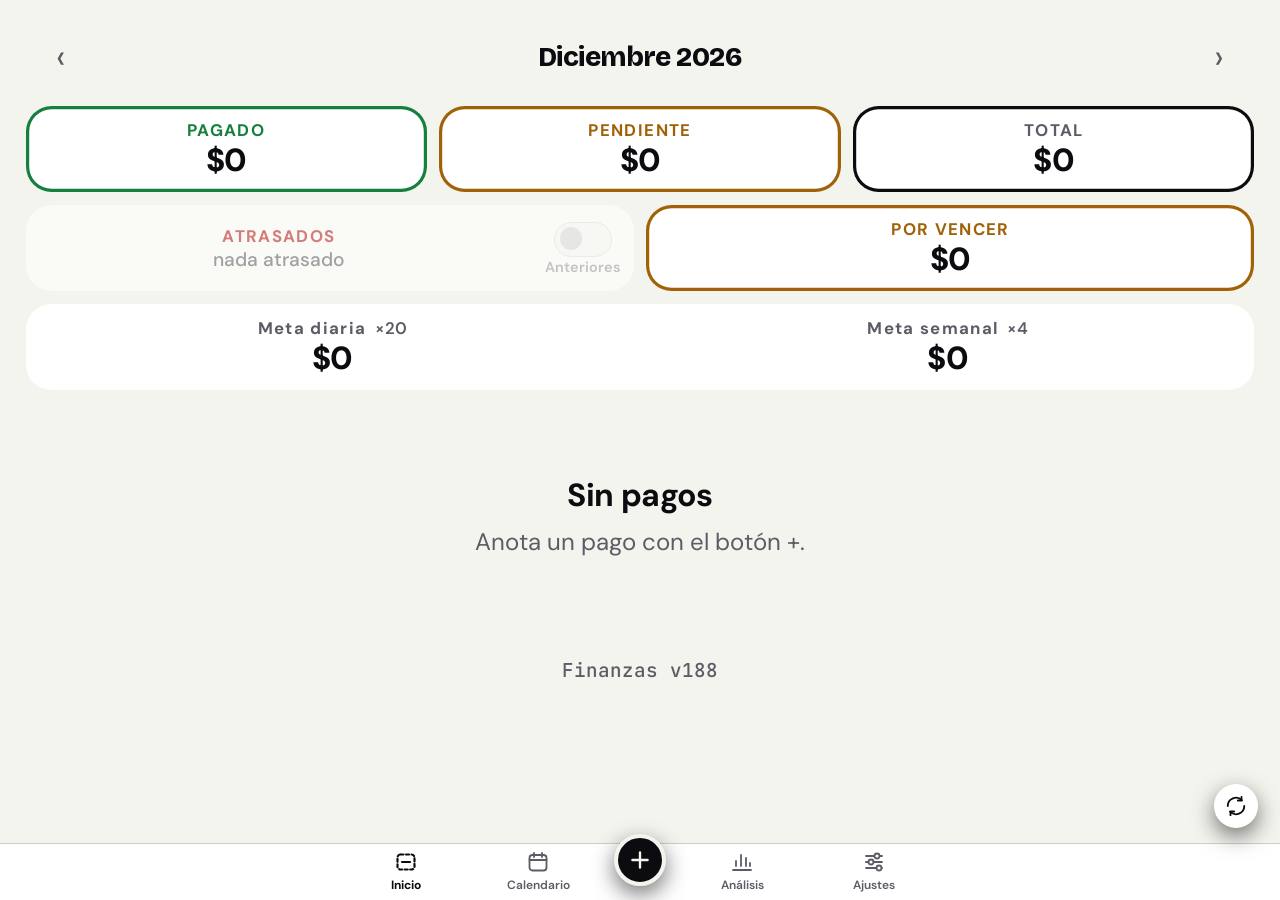
==== commit 1eb08649: "Portada de login con Google (v188), apagada hasta conectar Supabase Co-Authored-By: Claude Sonnet 5." ====
--- a/index.html
+++ b/index.html
@@ -16,6 +16,21 @@
 <link rel="stylesheet" href="styles.css">
 </head>
 <body>
+
+<section class="login" id="login" aria-label="Iniciar sesión" hidden>
+  <div class="lg-mid">
+    <div class="lg-mark"><svg viewBox="0 0 34 34" aria-hidden="true"><g fill="currentColor"><rect x="3" y="19" width="7" height="12" rx="2"/><rect x="13.5" y="12" width="7" height="19" rx="2"/><rect x="24" y="5" width="7" height="26" rx="2"/></g></svg></div>
+    <h1 class="lg-title">Finanzas</h1>
+    <p class="lg-tag">Tus pagos y abonos, en orden y entre dos.</p>
+    <div class="lg-prev" aria-hidden="true">
+      <div class="lg-pr b"><span>▲</span>Renta<b>$1,500</b></div>
+      <div class="lg-pr w"><span>◷</span>Internet<b>$450</b></div>
+      <div class="lg-pr ok"><span>✓</span>Ahorro<b>$1,200</b></div>
+    </div>
+  </div>
+  <button type="button" class="lg-btn" id="login-google"><i class="lg-g"><svg viewBox="0 0 48 48" aria-hidden="true"><path fill="#EA4335" d="M24 9.5c3.5 0 6.6 1.2 9.1 3.6l6.8-6.8C35.8 2.4 30.3 0 24 0 14.6 0 6.5 5.4 2.6 13.2l7.9 6.1C12.4 13.6 17.7 9.5 24 9.5z"/><path fill="#4285F4" d="M46.1 24.5c0-1.6-.1-3.1-.4-4.5H24v9h12.4c-.5 2.9-2.2 5.3-4.6 6.9l7.4 5.7c4.4-4 6.9-10 6.9-17.1z"/><path fill="#FBBC05" d="M10.5 28.7a14.5 14.5 0 0 1 0-9.4l-7.9-6.1a24 24 0 0 0 0 21.6l7.9-6.1z"/><path fill="#34A853" d="M24 48c6.5 0 11.9-2.1 15.9-5.8l-7.4-5.7c-2.1 1.4-4.8 2.3-8.5 2.3-6.3 0-11.6-4.1-13.5-9.8l-7.9 6.1C6.5 42.6 14.6 48 24 48z"/></svg></i>Continuar con Google</button>
+  <p class="lg-nota">Tus datos se guardan en tu cuenta y se sincronizan entre tus teléfonos.</p>
+</section>
 
 <div class="app">
   <header class="header">
--- a/styles.css
+++ b/styles.css
@@ -1236,3 +1236,23 @@
 .pv-metas .pv-l { white-space: nowrap; }
 .pv-metas .pv-l small { font-size: 10.5px; font-weight: 600; letter-spacing: 0; text-transform: none; margin-left: 2px; }
 .pv-metas b { font-family: var(--font); font-weight: 800; font-size: 20px; line-height: 1.1; letter-spacing: -.02em; }
+
+/* Portada de login (Supabase + Google): pantalla completa, mismos tokens que la app (claro/oscuro automático). */
+.login { position: fixed; inset: 0; z-index: 100; display: flex; flex-direction: column; padding: calc(28px + env(safe-area-inset-top)) 22px calc(22px + env(safe-area-inset-bottom)); background: var(--bg); color: var(--ink); overflow-y: auto; }
+.login[hidden] { display: none; }
+.lg-mid { flex: 1; display: flex; flex-direction: column; justify-content: center; gap: 22px; width: 100%; max-width: 420px; margin: 0 auto; }
+.lg-mark { width: 64px; height: 64px; border-radius: 18px; background: var(--tile); box-shadow: inset 0 0 0 1px var(--line-2); display: grid; place-items: center; color: var(--ink); }
+.lg-mark svg { width: 34px; height: 34px; }
+.lg-title { font-family: var(--font-title); font-weight: 800; font-size: 52px; line-height: .95; letter-spacing: -.02em; }
+.lg-tag { font-size: 17px; line-height: 1.35; color: var(--muted); max-width: 24ch; }
+.lg-prev { border-radius: 16px; background: var(--tile); box-shadow: inset 0 0 0 1px var(--line-2); overflow: hidden; }
+.lg-pr { height: 40px; display: grid; grid-template-columns: 22px 1fr auto; align-items: center; gap: 10px; padding: 0 14px; font-size: 14px; font-weight: 600; border-top: 1px solid var(--line); }
+.lg-pr:first-child { border-top: 0; }
+.lg-pr b { font-weight: 700; font-variant-numeric: tabular-nums; }
+.lg-pr span { font-weight: 800; text-align: center; }
+.lg-pr.ok span { color: var(--ok); } .lg-pr.w span { color: var(--warn); } .lg-pr.b span { color: var(--danger); }
+.lg-btn { width: 100%; max-width: 420px; margin: 0 auto; height: 48px; border: 0; border-radius: 16px; background: var(--ink); color: var(--on-ink); font: 800 16px var(--font); display: flex; align-items: center; justify-content: center; gap: 12px; cursor: pointer; }
+.lg-btn:focus-visible { outline: 2px solid var(--focus); outline-offset: 3px; }
+.lg-g { width: 26px; height: 26px; border-radius: 50%; background: #fff; display: grid; place-items: center; }
+.lg-g svg { width: 16px; height: 16px; }
+.lg-nota { max-width: 420px; margin: 12px auto 0; text-align: center; font-size: 12.5px; line-height: 1.4; color: var(--muted); }
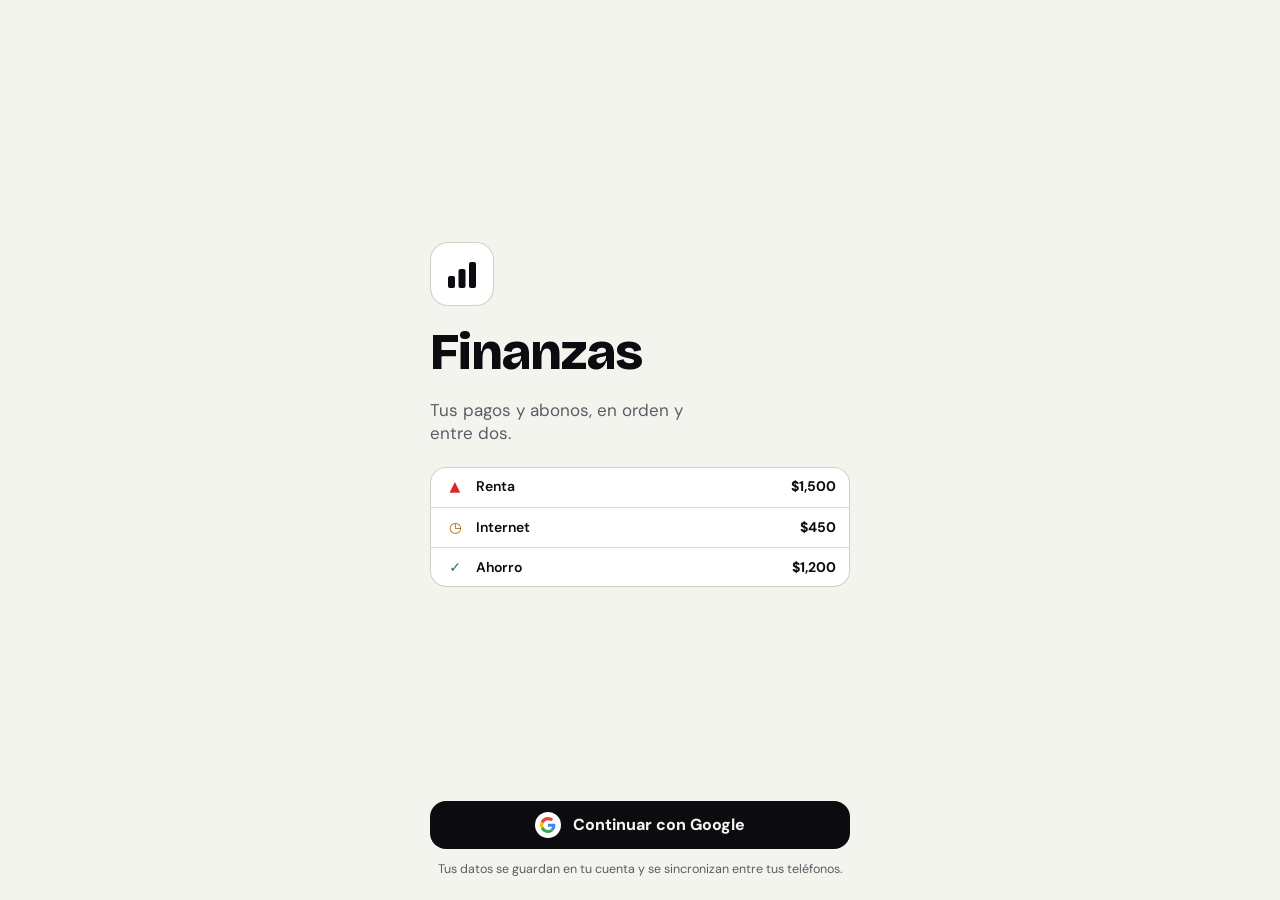
==== commit 6d378e2f: "Elimina la integración con Google Sheets (v192) Co-Authored-By: Claude Sonnet 5.5 <noreply@anthropic" ====
--- a/index.html
+++ b/index.html
@@ -88,7 +88,7 @@
     <button type="button" class="nav-btn" data-action="view" data-view="perfil">
       <svg class="ic" viewBox="0 0 24 24" aria-hidden="true"><path d="M4 6h8M18 6h2M4 12h2M12 12h8M4 18h10M20 18h0"/><circle cx="15" cy="6" r="2.5"/><circle cx="9" cy="12" r="2.5"/><circle cx="17" cy="18" r="2.5"/></svg>Ajustes
     </button>
-    <button type="button" class="nav-sync" id="nav-sync" data-action="sync-quick" aria-label="Sincronizar con Google Sheets" title="Sincronizar">
+    <button type="button" class="nav-sync" id="nav-sync" data-action="sync-quick" aria-label="Sincronizar" title="Sincronizar">
       <svg class="ic" viewBox="0 0 24 24" aria-hidden="true"><path d="M21 12a9 9 0 0 1-15.5 6.2"/><path d="M3 12a9 9 0 0 1 15.5-6.2"/><path d="M18 2v4h-4"/><path d="M6 22v-4h4"/></svg>
     </button>
   </div>
